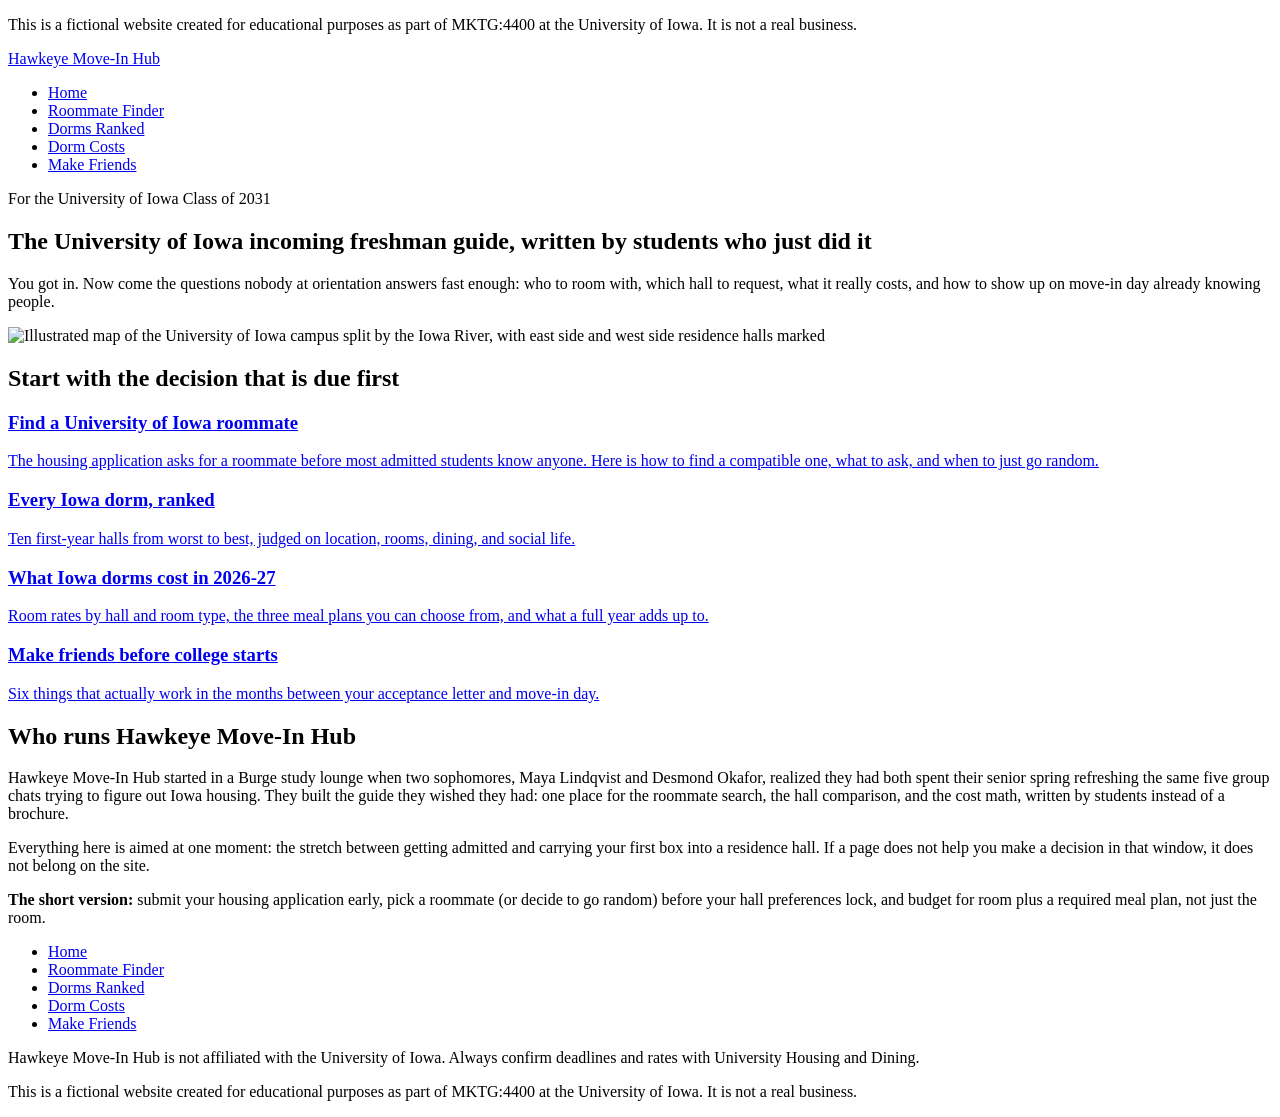
==== index.html @ 5310f267 "Add make-friends page, sitemap, and robots.txt Targets 'how to make friends before college starts' a" ====
<!doctype html>
<html lang="en">
<head>
  <meta charset="utf-8">
  <meta name="viewport" content="width=device-width, initial-scale=1">
  <title>University of Iowa Incoming Freshman Guide | Hawkeye Move-In Hub</title>
  <meta name="description" content="Admitted to the University of Iowa? Find a roommate, compare every residence hall, see real 2026-27 dorm costs, and meet your class before move-in day.">
  <link rel="canonical" href="https://newvoid9-prog.github.io/hawkeye-move-in-hub/">
  <link rel="preconnect" href="https://fonts.googleapis.com">
  <link rel="preconnect" href="https://fonts.gstatic.com" crossorigin>
  <link href="https://fonts.googleapis.com/css2?family=Archivo:wght@500;700;800&family=Source+Serif+4:wght@400;600&display=swap" rel="stylesheet">
  <link rel="stylesheet" href="css/style.css">
</head>
<body>
  <p class="notice" role="note">This is a fictional website created for educational purposes as part of MKTG:4400 at the University of Iowa. It is not a real business.</p>

  <header class="site-header">
    <div class="wrap">
      <a class="brand" href="./"><span class="brand-mark" aria-hidden="true"></span>Hawkeye Move-In Hub</a>
      <nav class="site-nav" aria-label="Main navigation">
        <ul>
          <li><a href="./" aria-current="page">Home</a></li>
          <li data-page="roommate"><a href="roommate-finder.html">Roommate Finder</a></li>
          <li data-page="dorms"><a href="dorms-ranked.html">Dorms Ranked</a></li>
          <li data-page="dorms"><a href="dorm-costs.html">Dorm Costs</a></li>
          <li data-page="friends"><a href="make-friends-before-college.html">Make Friends</a></li>
        </ul>
      </nav>
    </div>
  </header>

  <main>
    <section class="wrap hero" aria-labelledby="hero-heading">
      <div>
        <p class="eyebrow">For the University of Iowa Class of 2031</p>
        <h1 id="hero-heading">The University of Iowa incoming freshman guide, written by students who just did it</h1>
        <p class="lede">You got in. Now come the questions nobody at orientation answers fast enough: who to room with, which hall to request, what it really costs, and how to show up on move-in day already knowing people.</p>
      </div>
      <div class="hero-art">
        <img src="img/home-map.svg" width="480" height="360" alt="Illustrated map of the University of Iowa campus split by the Iowa River, with east side and west side residence halls marked">
      </div>
    </section>

    <section class="wrap" aria-labelledby="start-heading">
      <h2 id="start-heading">Start with the decision that is due first</h2>
      <div class="cards">
        <a class="card" href="roommate-finder.html" data-page="roommate">
          <h3>Find a University of Iowa roommate</h3>
          <p>The housing application asks for a roommate before most admitted students know anyone. Here is how to find a compatible one, what to ask, and when to just go random.</p>
        </a>
        <a class="card" href="dorms-ranked.html" data-page="dorms">
          <h3>Every Iowa dorm, ranked</h3>
          <p>Ten first-year halls from worst to best, judged on location, rooms, dining, and social life.</p>
        </a>
        <a class="card" href="dorm-costs.html" data-page="dorms">
          <h3>What Iowa dorms cost in 2026-27</h3>
          <p>Room rates by hall and room type, the three meal plans you can choose from, and what a full year adds up to.</p>
        </a>
        <a class="card" href="make-friends-before-college.html" data-page="friends">
          <h3>Make friends before college starts</h3>
          <p>Six things that actually work in the months between your acceptance letter and move-in day.</p>
        </a>
      </div>
    </section>

    <section class="wrap prose" aria-labelledby="about-heading">
      <h2 id="about-heading">Who runs Hawkeye Move-In Hub</h2>
      <p>Hawkeye Move-In Hub started in a Burge study lounge when two sophomores, Maya Lindqvist and Desmond Okafor, realized they had both spent their senior spring refreshing the same five group chats trying to figure out Iowa housing. They built the guide they wished they had: one place for the roommate search, the hall comparison, and the cost math, written by students instead of a brochure.</p>
      <p>Everything here is aimed at one moment: the stretch between getting admitted and carrying your first box into a residence hall. If a page does not help you make a decision in that window, it does not belong on the site.</p>
      <div class="callout">
        <p><strong>The short version:</strong> submit your housing application early, pick a roommate (or decide to go random) before your hall preferences lock, and budget for room plus a required meal plan, not just the room.</p>
      </div>
    </section>
  </main>

  <footer class="site-footer">
    <div class="wrap">
      <ul>
        <li><a href="./">Home</a></li>
        <li data-page="roommate"><a href="roommate-finder.html">Roommate Finder</a></li>
        <li data-page="dorms"><a href="dorms-ranked.html">Dorms Ranked</a></li>
        <li data-page="dorms"><a href="dorm-costs.html">Dorm Costs</a></li>
        <li data-page="friends"><a href="make-friends-before-college.html">Make Friends</a></li>
      </ul>
      <p>Hawkeye Move-In Hub is not affiliated with the University of Iowa. Always confirm deadlines and rates with University Housing and Dining.</p>
    </div>
    <p class="notice" role="note">This is a fictional website created for educational purposes as part of MKTG:4400 at the University of Iowa. It is not a real business.</p>
  </footer>
</body>
</html>
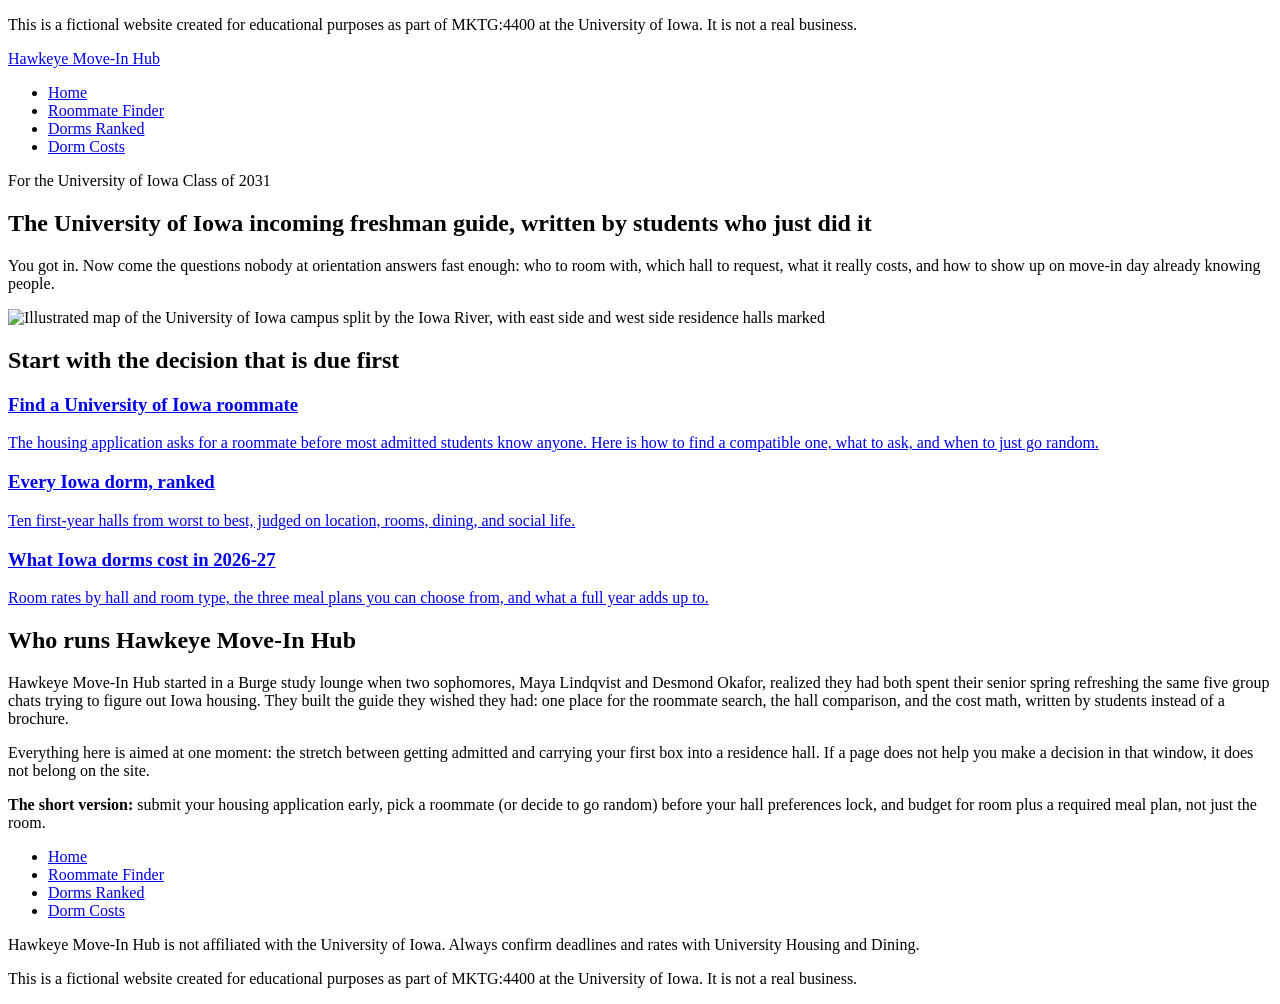
==== commit b1d27370: "Add dorms ranked and dorm costs pages Targets 'university of iowa dorms ranked' and 'university of i" ====
--- a/index.html
+++ b/index.html
@@ -23,7 +23,6 @@
           <li data-page="roommate"><a href="roommate-finder.html">Roommate Finder</a></li>
           <li data-page="dorms"><a href="dorms-ranked.html">Dorms Ranked</a></li>
           <li data-page="dorms"><a href="dorm-costs.html">Dorm Costs</a></li>
-          <li data-page="friends"><a href="make-friends-before-college.html">Make Friends</a></li>
         </ul>
       </nav>
     </div>
@@ -56,10 +55,6 @@
           <h3>What Iowa dorms cost in 2026-27</h3>
           <p>Room rates by hall and room type, the three meal plans you can choose from, and what a full year adds up to.</p>
         </a>
-        <a class="card" href="make-friends-before-college.html" data-page="friends">
-          <h3>Make friends before college starts</h3>
-          <p>Six things that actually work in the months between your acceptance letter and move-in day.</p>
-        </a>
       </div>
     </section>
 
@@ -80,7 +75,6 @@
         <li data-page="roommate"><a href="roommate-finder.html">Roommate Finder</a></li>
         <li data-page="dorms"><a href="dorms-ranked.html">Dorms Ranked</a></li>
         <li data-page="dorms"><a href="dorm-costs.html">Dorm Costs</a></li>
-        <li data-page="friends"><a href="make-friends-before-college.html">Make Friends</a></li>
       </ul>
       <p>Hawkeye Move-In Hub is not affiliated with the University of Iowa. Always confirm deadlines and rates with University Housing and Dining.</p>
     </div>
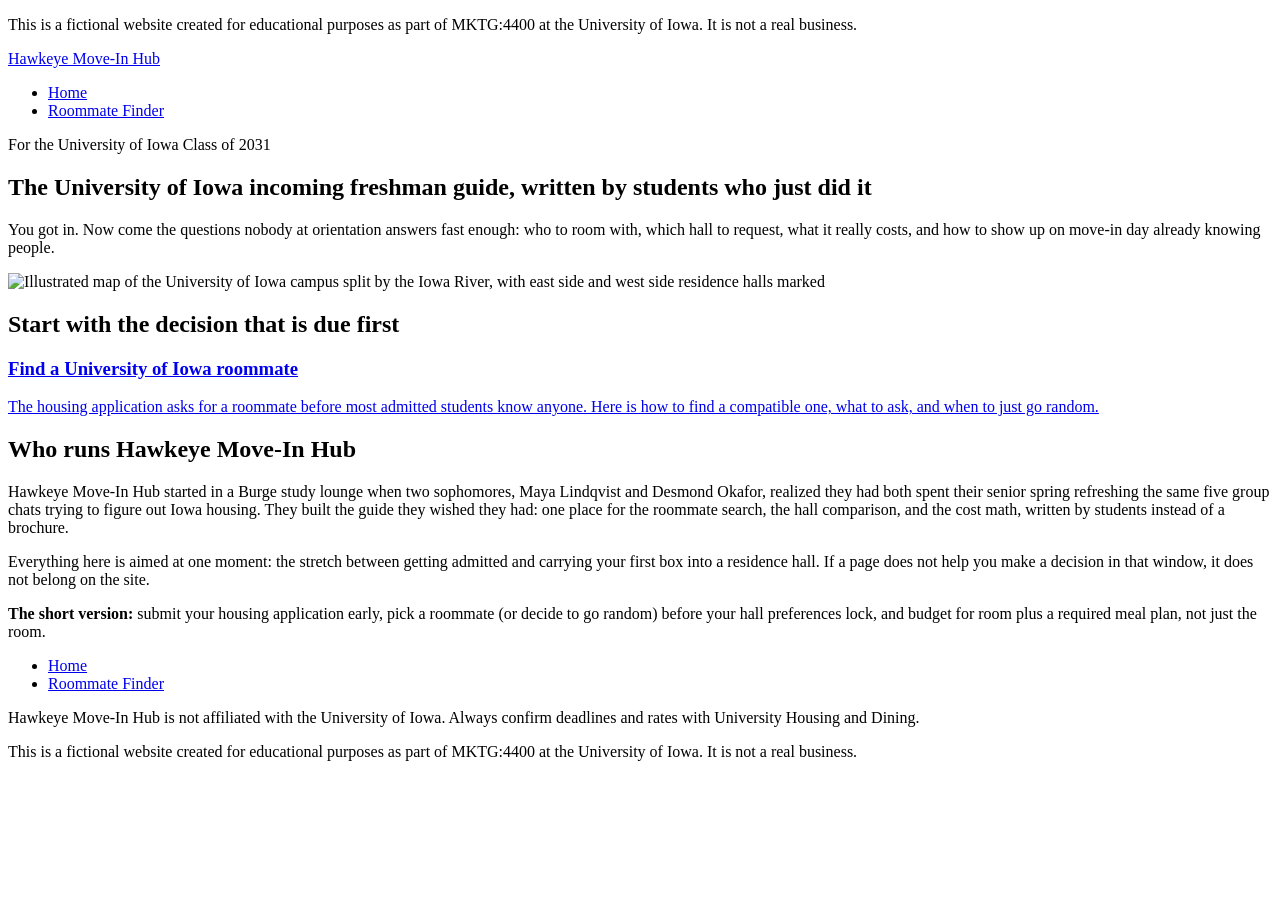
==== commit 67ced138: "Add University of Iowa roommate finder page Targets the main query, 'university of iowa roommate fin" ====
--- a/index.html
+++ b/index.html
@@ -21,8 +21,6 @@
         <ul>
           <li><a href="./" aria-current="page">Home</a></li>
           <li data-page="roommate"><a href="roommate-finder.html">Roommate Finder</a></li>
-          <li data-page="dorms"><a href="dorms-ranked.html">Dorms Ranked</a></li>
-          <li data-page="dorms"><a href="dorm-costs.html">Dorm Costs</a></li>
         </ul>
       </nav>
     </div>
@@ -47,14 +45,6 @@
           <h3>Find a University of Iowa roommate</h3>
           <p>The housing application asks for a roommate before most admitted students know anyone. Here is how to find a compatible one, what to ask, and when to just go random.</p>
         </a>
-        <a class="card" href="dorms-ranked.html" data-page="dorms">
-          <h3>Every Iowa dorm, ranked</h3>
-          <p>Ten first-year halls from worst to best, judged on location, rooms, dining, and social life.</p>
-        </a>
-        <a class="card" href="dorm-costs.html" data-page="dorms">
-          <h3>What Iowa dorms cost in 2026-27</h3>
-          <p>Room rates by hall and room type, the three meal plans you can choose from, and what a full year adds up to.</p>
-        </a>
       </div>
     </section>
 
@@ -73,8 +63,6 @@
       <ul>
         <li><a href="./">Home</a></li>
         <li data-page="roommate"><a href="roommate-finder.html">Roommate Finder</a></li>
-        <li data-page="dorms"><a href="dorms-ranked.html">Dorms Ranked</a></li>
-        <li data-page="dorms"><a href="dorm-costs.html">Dorm Costs</a></li>
       </ul>
       <p>Hawkeye Move-In Hub is not affiliated with the University of Iowa. Always confirm deadlines and rates with University Housing and Dining.</p>
     </div>
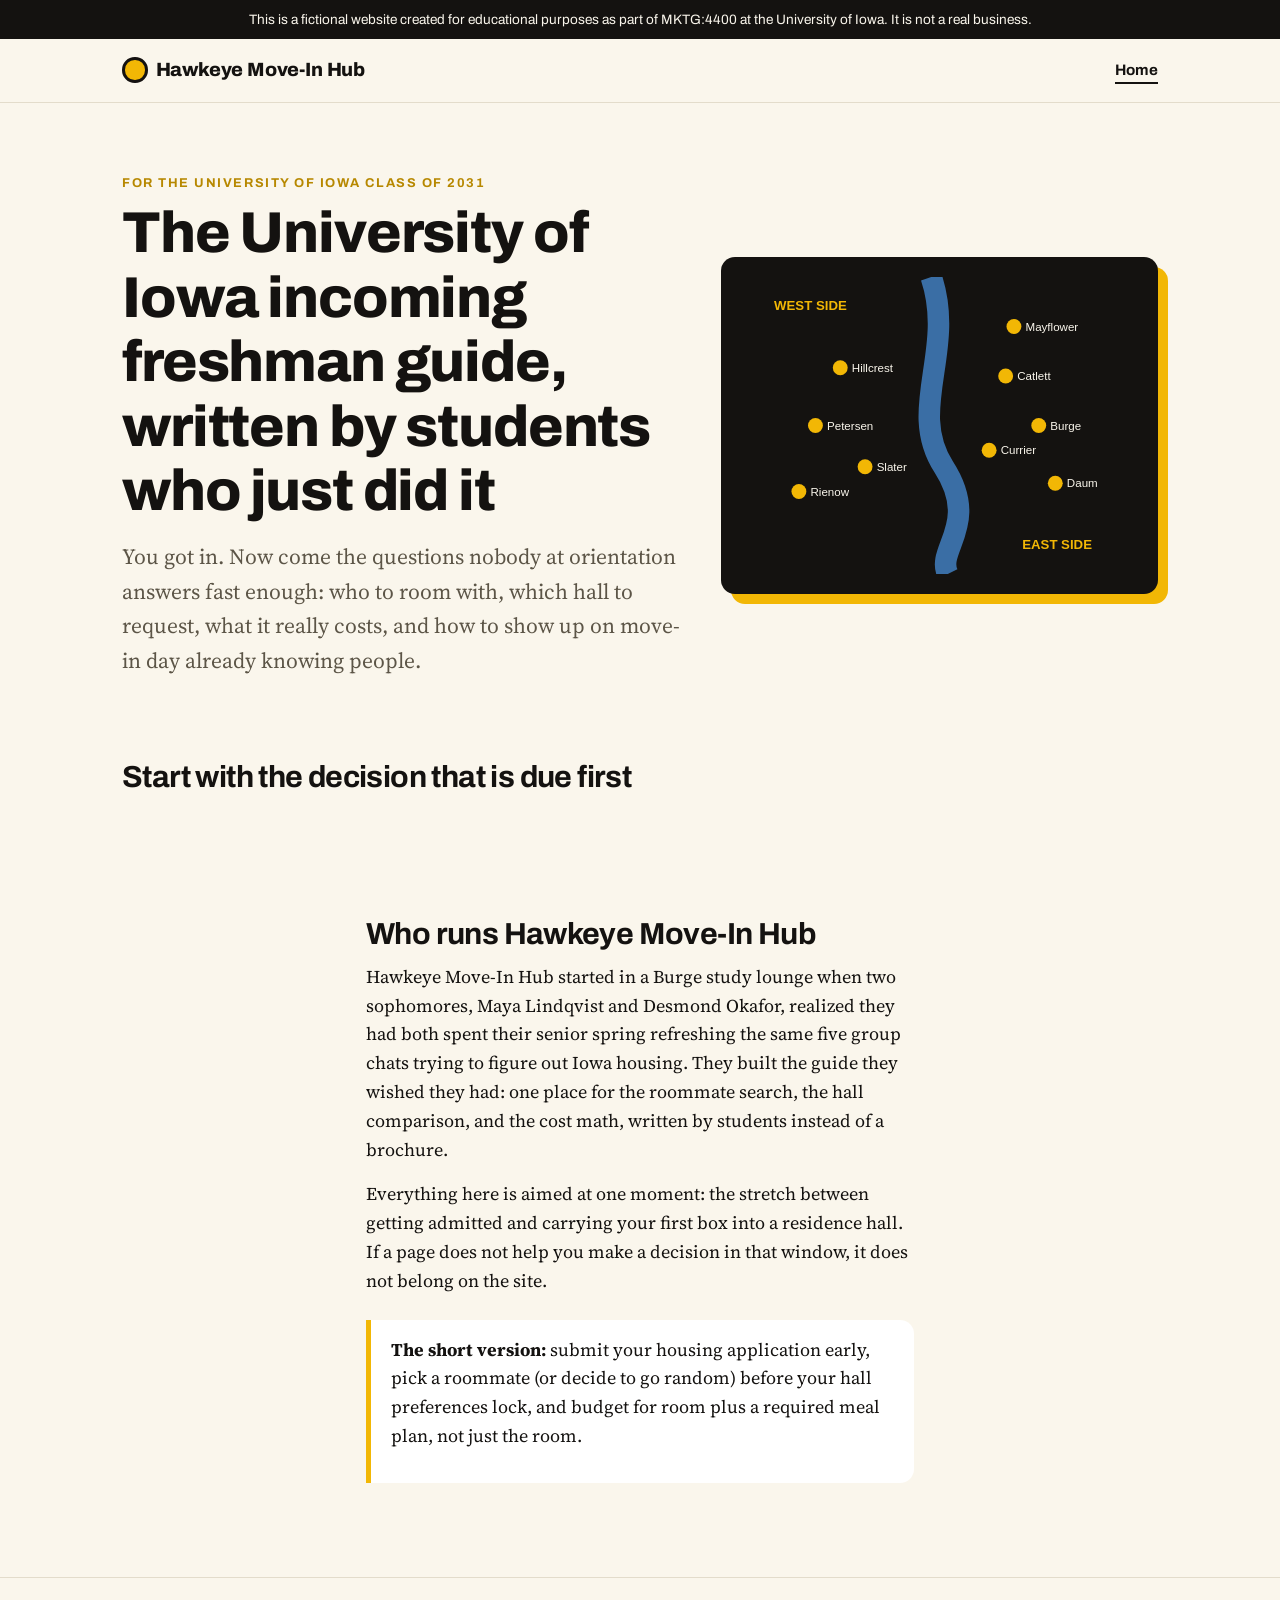
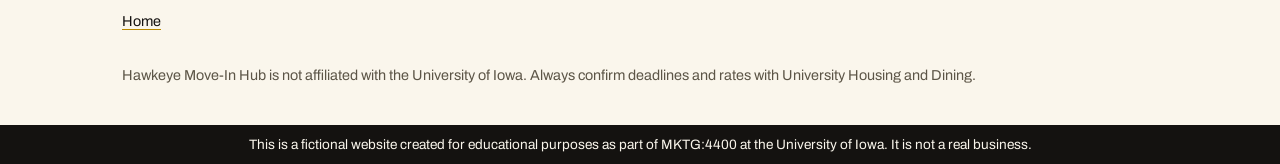
==== commit 355718ff: "Add home page, shared stylesheet, and fictional-site notice Launches the site with a home page so it" ====
--- a/index.html
+++ b/index.html
@@ -20,7 +20,6 @@
       <nav class="site-nav" aria-label="Main navigation">
         <ul>
           <li><a href="./" aria-current="page">Home</a></li>
-          <li data-page="roommate"><a href="roommate-finder.html">Roommate Finder</a></li>
         </ul>
       </nav>
     </div>
@@ -41,10 +40,6 @@
     <section class="wrap" aria-labelledby="start-heading">
       <h2 id="start-heading">Start with the decision that is due first</h2>
       <div class="cards">
-        <a class="card" href="roommate-finder.html" data-page="roommate">
-          <h3>Find a University of Iowa roommate</h3>
-          <p>The housing application asks for a roommate before most admitted students know anyone. Here is how to find a compatible one, what to ask, and when to just go random.</p>
-        </a>
       </div>
     </section>
 
@@ -62,7 +57,6 @@
     <div class="wrap">
       <ul>
         <li><a href="./">Home</a></li>
-        <li data-page="roommate"><a href="roommate-finder.html">Roommate Finder</a></li>
       </ul>
       <p>Hawkeye Move-In Hub is not affiliated with the University of Iowa. Always confirm deadlines and rates with University Housing and Dining.</p>
     </div>
--- a/css/style.css
+++ b/css/style.css
@@ -0,0 +1,216 @@
+:root {
+  --color-ink: #141210;
+  --color-paper: #faf6ec;
+  --color-surface: #ffffff;
+  --color-gold: #f2b705;
+  --color-gold-deep: #b78800;
+  --color-muted: #5c5547;
+  --color-rule: #e3dccb;
+  --color-notice-bg: #141210;
+  --color-notice-text: #faf6ec;
+
+  --font-head: "Archivo", "Helvetica Neue", Arial, sans-serif;
+  --font-body: "Source Serif 4", Georgia, serif;
+
+  --text-base: clamp(1rem, 0.95rem + 0.25vw, 1.125rem);
+  --text-h1: clamp(2.1rem, 1.4rem + 3vw, 3.6rem);
+  --text-h2: clamp(1.35rem, 1.1rem + 1vw, 1.9rem);
+
+  --space-gutter: clamp(1rem, 0.6rem + 2vw, 2rem);
+  --space-section: clamp(2.5rem, 2rem + 3vw, 4.5rem);
+  --measure: 68ch;
+  --radius-card: 14px;
+  --duration-fast: 150ms;
+}
+
+*, *::before, *::after { box-sizing: border-box; }
+
+html { -webkit-text-size-adjust: 100%; }
+
+body {
+  margin: 0;
+  background: var(--color-paper);
+  color: var(--color-ink);
+  font-family: var(--font-body);
+  font-size: var(--text-base);
+  line-height: 1.6;
+}
+
+img, svg { max-width: 100%; height: auto; display: block; }
+
+a { color: var(--color-ink); text-decoration-color: var(--color-gold-deep); text-underline-offset: 3px; }
+a:hover { text-decoration-thickness: 3px; }
+a:focus-visible, button:focus-visible { outline: 3px solid var(--color-gold-deep); outline-offset: 3px; }
+
+.notice {
+  background: var(--color-notice-bg);
+  color: var(--color-notice-text);
+  font-family: var(--font-head);
+  font-size: 0.85rem;
+  line-height: 1.45;
+  padding: 0.6rem var(--space-gutter);
+  text-align: center;
+  margin: 0;
+}
+
+.site-header {
+  border-bottom: 1px solid var(--color-rule);
+  background: var(--color-paper);
+}
+
+.site-header .wrap {
+  display: flex;
+  flex-wrap: wrap;
+  align-items: center;
+  justify-content: space-between;
+  gap: 0.75rem 1.5rem;
+  padding-block: 1rem;
+}
+
+.brand {
+  font-family: var(--font-head);
+  font-weight: 800;
+  font-size: 1.2rem;
+  letter-spacing: -0.01em;
+  text-decoration: none;
+  display: inline-flex;
+  align-items: center;
+  gap: 0.5rem;
+}
+
+.brand-mark {
+  width: 1.6rem;
+  height: 1.6rem;
+  border-radius: 50%;
+  background: var(--color-gold);
+  border: 3px solid var(--color-ink);
+}
+
+.site-nav ul {
+  list-style: none;
+  margin: 0;
+  padding: 0;
+  display: flex;
+  flex-wrap: wrap;
+  gap: 0.25rem 1rem;
+  font-family: var(--font-head);
+  font-size: 0.95rem;
+}
+
+.site-nav a { text-decoration: none; padding: 0.25rem 0; border-bottom: 2px solid transparent; transition: border-color var(--duration-fast); }
+.site-nav a:hover { border-bottom-color: var(--color-gold); }
+.site-nav a[aria-current="page"] { border-bottom-color: var(--color-ink); font-weight: 700; }
+
+.wrap { max-width: 1100px; margin: 0 auto; padding-inline: var(--space-gutter); }
+
+.hero {
+  padding-block: var(--space-section) calc(var(--space-section) * 0.6);
+  display: grid;
+  gap: 2rem;
+  align-items: center;
+}
+
+@media (min-width: 820px) {
+  .hero { grid-template-columns: 1.3fr 1fr; }
+}
+
+.eyebrow {
+  font-family: var(--font-head);
+  font-size: 0.8rem;
+  font-weight: 700;
+  letter-spacing: 0.12em;
+  text-transform: uppercase;
+  color: var(--color-gold-deep);
+  margin: 0 0 0.5rem;
+}
+
+h1, h2, h3 { font-family: var(--font-head); line-height: 1.12; letter-spacing: -0.02em; }
+h1 { font-size: var(--text-h1); margin: 0 0 1rem; font-weight: 800; }
+h2 { font-size: var(--text-h2); margin: 2.5rem 0 0.75rem; }
+h3 { font-size: 1.15rem; margin: 1.5rem 0 0.4rem; }
+
+.lede { font-size: 1.2em; color: var(--color-muted); max-width: 52ch; margin: 0; }
+
+.hero-art {
+  background: var(--color-ink);
+  border-radius: var(--radius-card);
+  padding: 1.25rem;
+  box-shadow: 10px 10px 0 var(--color-gold);
+}
+
+.prose { max-width: var(--measure); padding-bottom: var(--space-section); }
+.prose p, .prose li { margin: 0 0 1rem; }
+.prose ul, .prose ol { padding-left: 1.25rem; }
+
+.cards {
+  display: grid;
+  gap: 1rem;
+  grid-template-columns: repeat(auto-fit, minmax(min(100%, 240px), 1fr));
+  padding-bottom: var(--space-section);
+}
+
+.card {
+  background: var(--color-surface);
+  border: 1px solid var(--color-rule);
+  border-radius: var(--radius-card);
+  padding: 1.25rem 1.25rem 1.4rem;
+  text-decoration: none;
+  display: block;
+  transition: transform var(--duration-fast), box-shadow var(--duration-fast);
+}
+
+.card:hover { transform: translateY(-3px); box-shadow: 6px 6px 0 var(--color-gold); }
+.card h3 { margin-top: 0; }
+.card p { margin: 0; color: var(--color-muted); }
+.card:first-child { grid-column: 1 / -1; background: var(--color-gold); border-color: var(--color-gold); }
+.card:first-child p { color: var(--color-ink); }
+
+.rank-list { list-style: none; padding: 0; counter-reset: rank 11; }
+.rank-list li {
+  counter-increment: rank -1;
+  display: grid;
+  grid-template-columns: 3.25rem 1fr;
+  gap: 0 1rem;
+  padding: 1rem 0;
+  border-top: 1px solid var(--color-rule);
+  margin: 0;
+}
+.rank-list li::before {
+  content: counter(rank);
+  font-family: var(--font-head);
+  font-weight: 800;
+  font-size: 2.2rem;
+  line-height: 1;
+  color: var(--color-gold-deep);
+  grid-row: span 2;
+}
+.rank-list strong { font-family: var(--font-head); font-size: 1.1rem; }
+
+.table-scroll { overflow-x: auto; margin: 1rem 0 1.5rem; border: 1px solid var(--color-rule); border-radius: var(--radius-card); background: var(--color-surface); }
+table { border-collapse: collapse; width: 100%; font-size: 0.95rem; }
+th, td { text-align: left; padding: 0.6rem 0.8rem; border-bottom: 1px solid var(--color-rule); }
+th { font-family: var(--font-head); font-size: 0.85rem; background: var(--color-paper); }
+td.num { font-variant-numeric: tabular-nums; white-space: nowrap; }
+
+.callout {
+  border-left: 5px solid var(--color-gold);
+  background: var(--color-surface);
+  padding: 1rem 1.25rem;
+  margin: 1.5rem 0;
+  border-radius: 0 var(--radius-card) var(--radius-card) 0;
+}
+
+.site-footer {
+  border-top: 1px solid var(--color-rule);
+  padding-block: 2rem 0;
+  font-family: var(--font-head);
+  font-size: 0.9rem;
+  color: var(--color-muted);
+}
+.site-footer .wrap { display: grid; gap: 1rem; padding-bottom: 1.5rem; }
+.site-footer ul { list-style: none; padding: 0; margin: 0; display: flex; flex-wrap: wrap; gap: 0.5rem 1.25rem; }
+
+@media (prefers-reduced-motion: reduce) {
+  .card, .site-nav a { transition: none; }
+  .card:hover { transform: none; }
+}
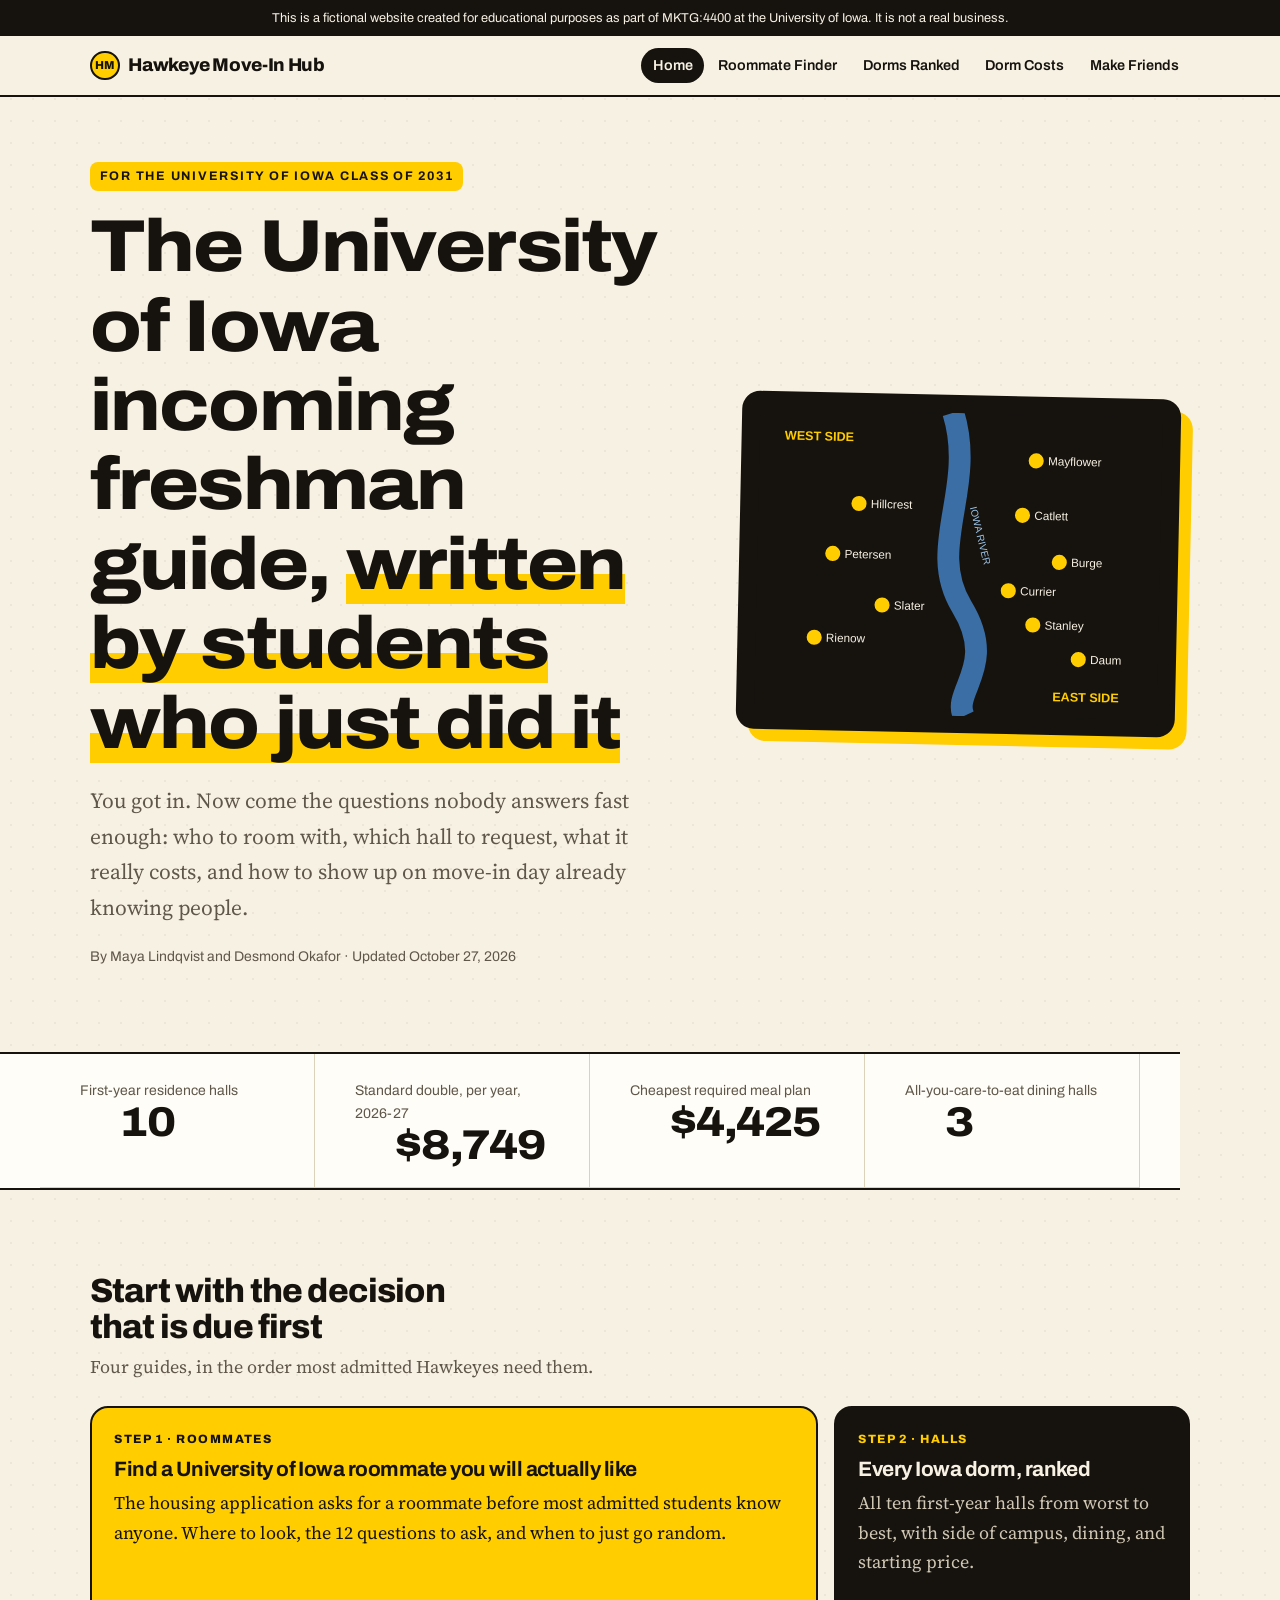
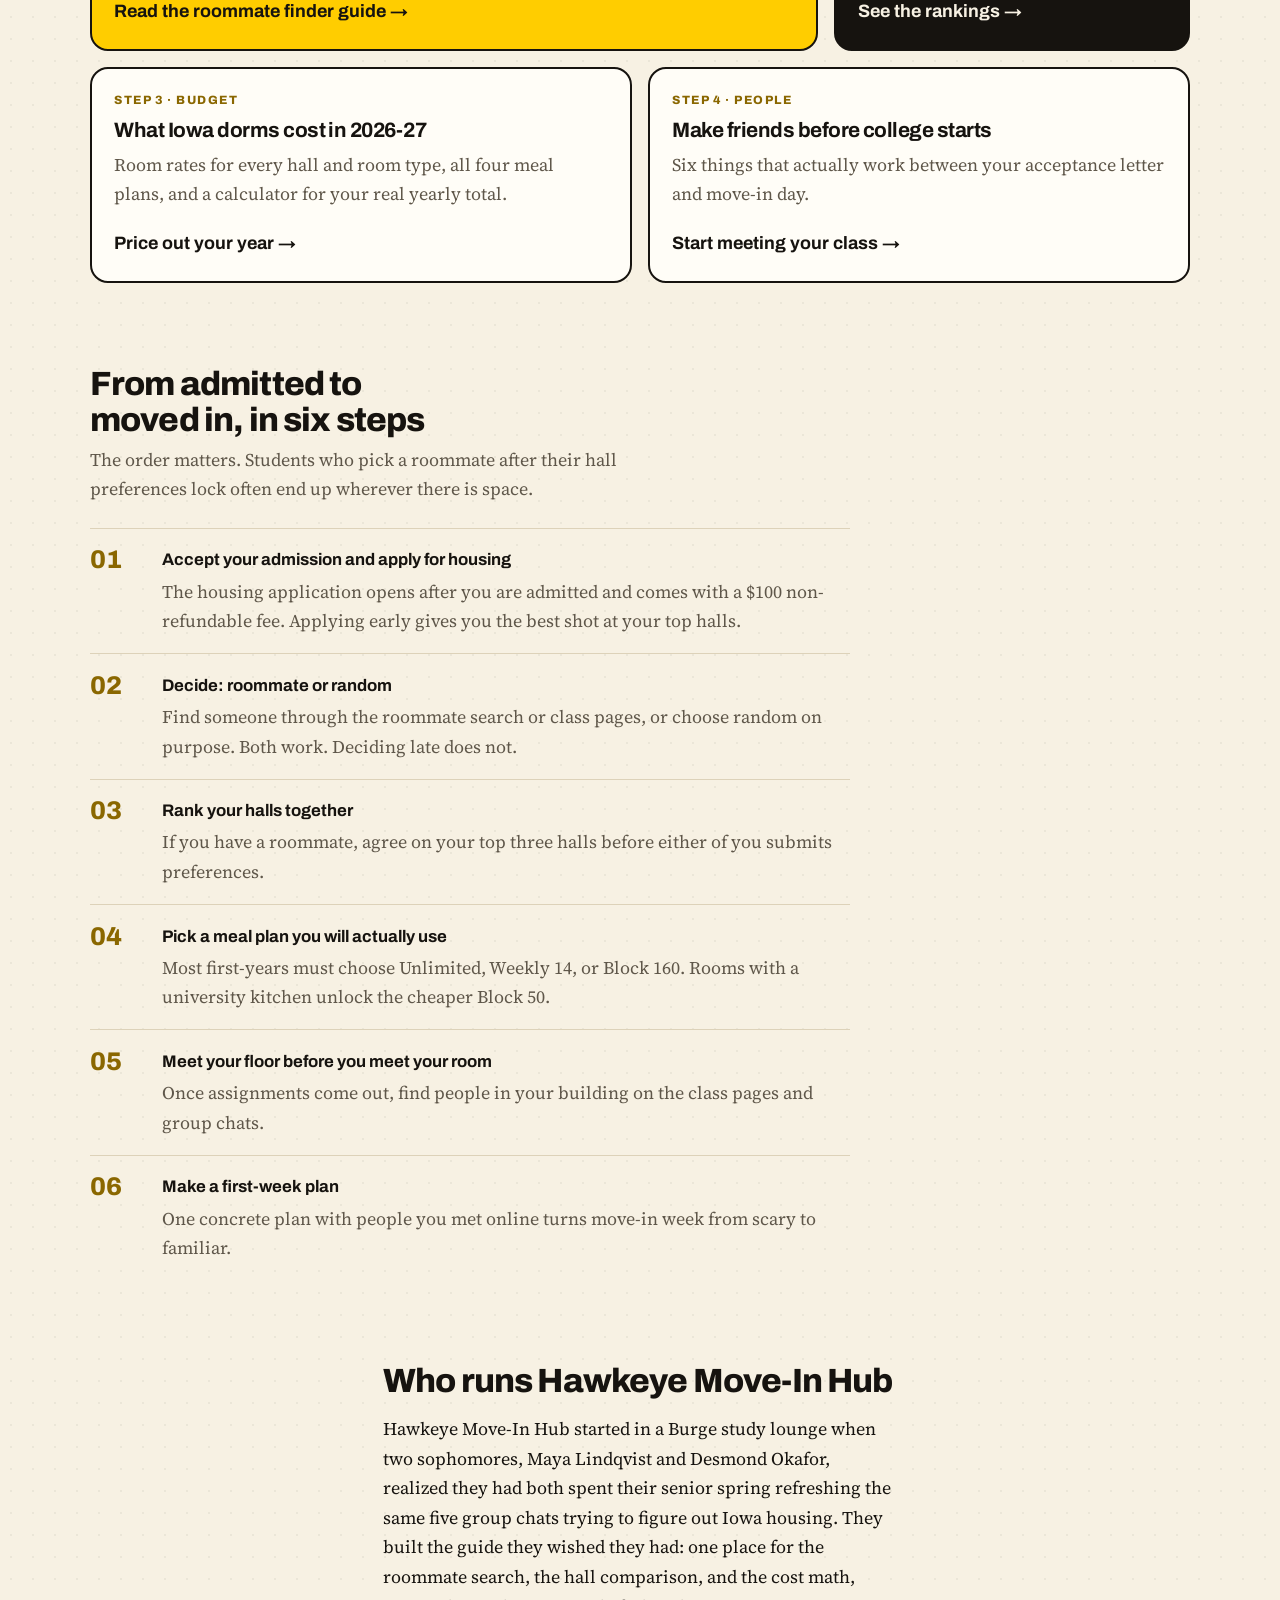
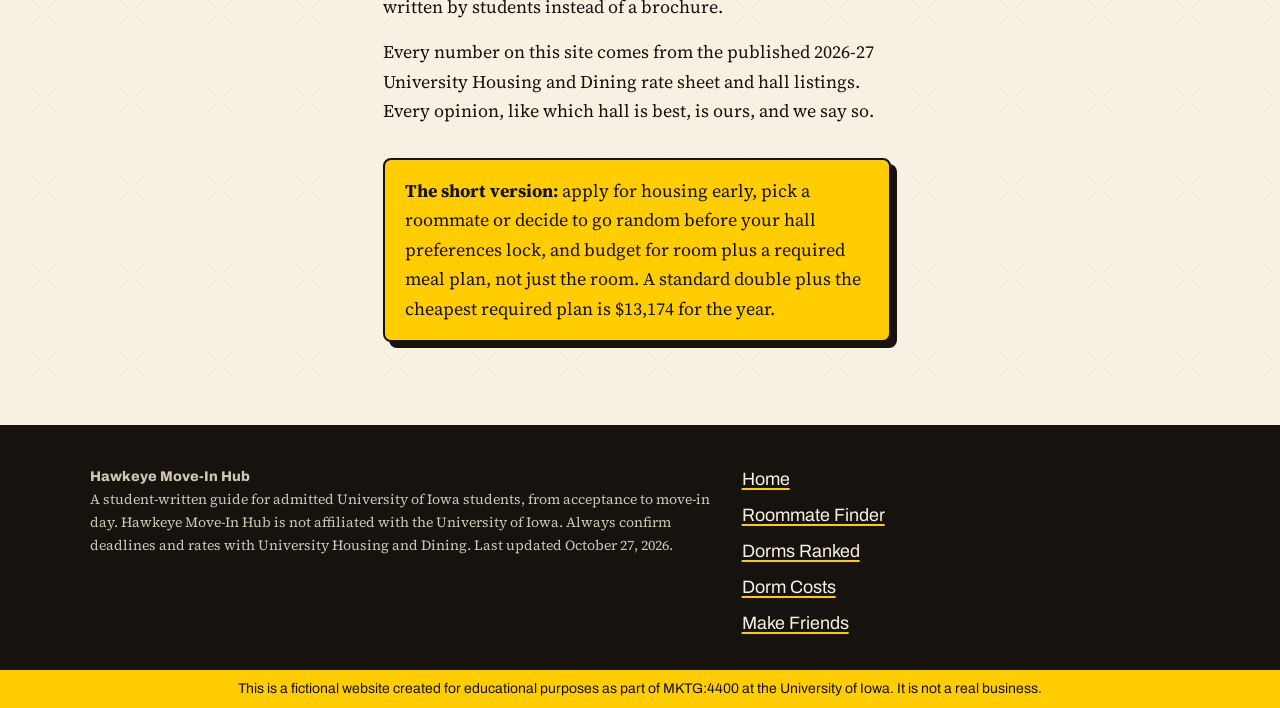
==== commit fcf6dee7: "Redesign site and expand content with verified hall and cost data Design: sticky header, editorial t" ====
--- a/index.html
+++ b/index.html
@@ -4,61 +4,132 @@
   <meta charset="utf-8">
   <meta name="viewport" content="width=device-width, initial-scale=1">
   <title>University of Iowa Incoming Freshman Guide | Hawkeye Move-In Hub</title>
-  <meta name="description" content="Admitted to the University of Iowa? Find a roommate, compare every residence hall, see real 2026-27 dorm costs, and meet your class before move-in day.">
+  <meta name="description" content="Admitted to the University of Iowa? Find a roommate, compare all ten first-year residence halls, see real 2026-27 dorm costs, and meet your class before move-in.">
   <link rel="canonical" href="https://newvoid9-prog.github.io/hawkeye-move-in-hub/">
+  <meta property="og:title" content="University of Iowa Incoming Freshman Guide | Hawkeye Move-In Hub">
+  <meta property="og:description" content="Admitted to the University of Iowa? Find a roommate, compare all ten first-year residence halls, see real 2026-27 dorm costs, and meet your class before move-in.">
+  <meta property="og:url" content="https://newvoid9-prog.github.io/hawkeye-move-in-hub/">
+  <meta property="og:type" content="website">
+  <meta name="theme-color" content="#16130f">
+  <link rel="icon" href="img/favicon.svg" type="image/svg+xml">
   <link rel="preconnect" href="https://fonts.googleapis.com">
   <link rel="preconnect" href="https://fonts.gstatic.com" crossorigin>
-  <link href="https://fonts.googleapis.com/css2?family=Archivo:wght@500;700;800&family=Source+Serif+4:wght@400;600&display=swap" rel="stylesheet">
+  <link href="https://fonts.googleapis.com/css2?family=Archivo:wdth,wght@100..125,500..800&family=Source+Serif+4:opsz,wght@8..60,400;8..60,600&display=swap" rel="stylesheet">
   <link rel="stylesheet" href="css/style.css">
+  <script type="application/ld+json">{"@context": "https://schema.org", "@type": "WebSite", "name": "Hawkeye Move-In Hub", "url": "https://newvoid9-prog.github.io/hawkeye-move-in-hub/", "description": "Admitted to the University of Iowa? Find a roommate, compare all ten first-year residence halls, see real 2026-27 dorm costs, and meet your class before move-in."}</script>
 </head>
 <body>
+  <a class="skip-link" href="#main">Skip to content</a>
   <p class="notice" role="note">This is a fictional website created for educational purposes as part of MKTG:4400 at the University of Iowa. It is not a real business.</p>
 
   <header class="site-header">
     <div class="wrap">
-      <a class="brand" href="./"><span class="brand-mark" aria-hidden="true"></span>Hawkeye Move-In Hub</a>
+      <a class="brand" href="./"><span class="brand-mark" aria-hidden="true">HM</span>Hawkeye Move-In Hub</a>
       <nav class="site-nav" aria-label="Main navigation">
         <ul>
           <li><a href="./" aria-current="page">Home</a></li>
+          <li><a href="roommate-finder.html">Roommate Finder</a></li>
+          <li><a href="dorms-ranked.html">Dorms Ranked</a></li>
+          <li><a href="dorm-costs.html">Dorm Costs</a></li>
+          <li><a href="make-friends-before-college.html">Make Friends</a></li>
         </ul>
       </nav>
     </div>
   </header>
 
-  <main>
-    <section class="wrap hero" aria-labelledby="hero-heading">
+  <main id="main">
+<section class="wrap hero" aria-labelledby="hero-heading">
       <div>
         <p class="eyebrow">For the University of Iowa Class of 2031</p>
-        <h1 id="hero-heading">The University of Iowa incoming freshman guide, written by students who just did it</h1>
-        <p class="lede">You got in. Now come the questions nobody at orientation answers fast enough: who to room with, which hall to request, what it really costs, and how to show up on move-in day already knowing people.</p>
+        <h1 id="hero-heading">The University of Iowa incoming freshman guide, <span class="mark">written by students who just did it</span></h1>
+        <p class="lede">You got in. Now come the questions nobody answers fast enough: who to room with, which hall to request, what it really costs, and how to show up on move-in day already knowing people.</p>
+        <p class="byline">By Maya Lindqvist and Desmond Okafor · Updated October 27, 2026</p>
       </div>
       <div class="hero-art">
-        <img src="img/home-map.svg" width="480" height="360" alt="Illustrated map of the University of Iowa campus split by the Iowa River, with east side and west side residence halls marked">
+        <img src="img/home-map.svg" width="480" height="360" alt="Illustrated map of the University of Iowa campus split by the Iowa River, with east side and west side residence halls marked" fetchpriority="high">
       </div>
     </section>
 
-    <section class="wrap" aria-labelledby="start-heading">
-      <h2 id="start-heading">Start with the decision that is due first</h2>
-      <div class="cards">
+    <dl class="stats wrap" aria-label="University of Iowa housing at a glance">
+      <div class="stat"><dt class="stat-label">First-year residence halls</dt><dd class="stat-num">10</dd></div>
+      <div class="stat"><dt class="stat-label">Standard double, per year, 2026-27</dt><dd class="stat-num">$8,749</dd></div>
+      <div class="stat"><dt class="stat-label">Cheapest required meal plan</dt><dd class="stat-num">$4,425</dd></div>
+      <div class="stat"><dt class="stat-label">All-you-care-to-eat dining halls</dt><dd class="stat-num">3</dd></div>
+    </dl>
+
+    <section class="wrap" aria-labelledby="start-heading" style="padding-top: var(--space-section)">
+      <div class="section-head">
+        <h2 id="start-heading">Start with the decision that is due first</h2>
+        <p>Four guides, in the order most admitted Hawkeyes need them.</p>
       </div>
+      <div class="bento">
+        <a class="card card-feature" href="roommate-finder.html">
+          <span class="card-kicker">Step 1 · Roommates</span>
+          <h3>Find a University of Iowa roommate you will actually like</h3>
+          <p>The housing application asks for a roommate before most admitted students know anyone. Where to look, the 12 questions to ask, and when to just go random.</p>
+          <span class="card-go">Read the roommate finder guide →</span>
+        </a>
+        <a class="card card-dark" href="dorms-ranked.html">
+          <span class="card-kicker">Step 2 · Halls</span>
+          <h3>Every Iowa dorm, ranked</h3>
+          <p>All ten first-year halls from worst to best, with side of campus, dining, and starting price.</p>
+          <span class="card-go">See the rankings →</span>
+        </a>
+        <a class="card" href="dorm-costs.html">
+          <span class="card-kicker">Step 3 · Budget</span>
+          <h3>What Iowa dorms cost in 2026-27</h3>
+          <p>Room rates for every hall and room type, all four meal plans, and a calculator for your real yearly total.</p>
+          <span class="card-go">Price out your year →</span>
+        </a>
+        <a class="card" href="make-friends-before-college.html">
+          <span class="card-kicker">Step 4 · People</span>
+          <h3>Make friends before college starts</h3>
+          <p>Six things that actually work between your acceptance letter and move-in day.</p>
+          <span class="card-go">Start meeting your class →</span>
+        </a>
+      </div>
+    </section>
+
+    <section class="wrap" aria-labelledby="timeline-heading">
+      <div class="section-head">
+        <h2 id="timeline-heading">From admitted to moved in, in six steps</h2>
+        <p>The order matters. Students who pick a roommate after their hall preferences lock often end up wherever there is space.</p>
+      </div>
+      <ol class="steps">
+        <li><strong>Accept your admission and apply for housing</strong><span>The housing application opens after you are admitted and comes with a $100 non-refundable fee. Applying early gives you the best shot at your top halls.</span></li>
+        <li><strong>Decide: roommate or random</strong><span>Find someone through the roommate search or class pages, or choose random on purpose. Both work. Deciding late does not.</span></li>
+        <li><strong>Rank your halls together</strong><span>If you have a roommate, agree on your top three halls before either of you submits preferences.</span></li>
+        <li><strong>Pick a meal plan you will actually use</strong><span>Most first-years must choose Unlimited, Weekly 14, or Block 160. Rooms with a university kitchen unlock the cheaper Block 50.</span></li>
+        <li><strong>Meet your floor before you meet your room</strong><span>Once assignments come out, find people in your building on the class pages and group chats.</span></li>
+        <li><strong>Make a first-week plan</strong><span>One concrete plan with people you met online turns move-in week from scary to familiar.</span></li>
+      </ol>
     </section>
 
     <section class="wrap prose" aria-labelledby="about-heading">
       <h2 id="about-heading">Who runs Hawkeye Move-In Hub</h2>
       <p>Hawkeye Move-In Hub started in a Burge study lounge when two sophomores, Maya Lindqvist and Desmond Okafor, realized they had both spent their senior spring refreshing the same five group chats trying to figure out Iowa housing. They built the guide they wished they had: one place for the roommate search, the hall comparison, and the cost math, written by students instead of a brochure.</p>
-      <p>Everything here is aimed at one moment: the stretch between getting admitted and carrying your first box into a residence hall. If a page does not help you make a decision in that window, it does not belong on the site.</p>
+      <p>Every number on this site comes from the published 2026-27 University Housing and Dining rate sheet and hall listings. Every opinion, like which hall is best, is ours, and we say so.</p>
       <div class="callout">
-        <p><strong>The short version:</strong> submit your housing application early, pick a roommate (or decide to go random) before your hall preferences lock, and budget for room plus a required meal plan, not just the room.</p>
+        <p><strong>The short version:</strong> apply for housing early, pick a roommate or decide to go random before your hall preferences lock, and budget for room plus a required meal plan, not just the room. A standard double plus the cheapest required plan is $13,174 for the year.</p>
       </div>
     </section>
   </main>
 
   <footer class="site-footer">
     <div class="wrap">
-      <ul>
-        <li><a href="./">Home</a></li>
-      </ul>
-      <p>Hawkeye Move-In Hub is not affiliated with the University of Iowa. Always confirm deadlines and rates with University Housing and Dining.</p>
+      <div>
+        <p class="footer-brand">Hawkeye Move-In Hub</p>
+        <p>A student-written guide for admitted University of Iowa students, from acceptance to move-in day. Hawkeye Move-In Hub is not affiliated with the University of Iowa. Always confirm deadlines and rates with University Housing and Dining. Last updated October 27, 2026.</p>
+      </div>
+      <nav aria-label="Footer navigation">
+        <ul>
+          <li><a href="./">Home</a></li>
+          <li><a href="roommate-finder.html">Roommate Finder</a></li>
+          <li><a href="dorms-ranked.html">Dorms Ranked</a></li>
+          <li><a href="dorm-costs.html">Dorm Costs</a></li>
+          <li><a href="make-friends-before-college.html">Make Friends</a></li>
+        </ul>
+      </nav>
     </div>
     <p class="notice" role="note">This is a fictional website created for educational purposes as part of MKTG:4400 at the University of Iowa. It is not a real business.</p>
   </footer>
--- a/css/style.css
+++ b/css/style.css
@@ -1,216 +1,235 @@
 :root {
-  --color-ink: #141210;
-  --color-paper: #faf6ec;
-  --color-surface: #ffffff;
-  --color-gold: #f2b705;
-  --color-gold-deep: #b78800;
-  --color-muted: #5c5547;
-  --color-rule: #e3dccb;
-  --color-notice-bg: #141210;
-  --color-notice-text: #faf6ec;
+  --color-ink: #16130f;
+  --color-paper: #f7f1e3;
+  --color-paper-deep: #efe6d0;
+  --color-surface: #fffdf7;
+  --color-gold: #ffcd00;
+  --color-gold-deep: #8a6700;
+  --color-muted: #5f574a;
+  --color-muted-dark: #cfc6b3;
+  --color-rule: #ddd2b9;
+  --color-east: #1f5f8b;
+  --color-west: #8b3a1f;
 
   --font-head: "Archivo", "Helvetica Neue", Arial, sans-serif;
   --font-body: "Source Serif 4", Georgia, serif;
 
-  --text-base: clamp(1rem, 0.95rem + 0.25vw, 1.125rem);
-  --text-h1: clamp(2.1rem, 1.4rem + 3vw, 3.6rem);
-  --text-h2: clamp(1.35rem, 1.1rem + 1vw, 1.9rem);
-
-  --space-gutter: clamp(1rem, 0.6rem + 2vw, 2rem);
-  --space-section: clamp(2.5rem, 2rem + 3vw, 4.5rem);
-  --measure: 68ch;
-  --radius-card: 14px;
-  --duration-fast: 150ms;
+  --text-sm: 0.875rem;
+  --text-base: clamp(1rem, 0.96rem + 0.2vw, 1.125rem);
+  --text-h1: clamp(2.3rem, 1.3rem + 4.4vw, 4.6rem);
+  --text-h2: clamp(1.45rem, 1.15rem + 1.2vw, 2.1rem);
+
+  --space-gutter: clamp(1rem, 0.5rem + 2.5vw, 2.5rem);
+  --space-section: clamp(2.75rem, 2rem + 4vw, 5.5rem);
+  --measure: 66ch;
+  --radius-lg: 18px;
+  --radius-sm: 8px;
+  --shadow-hard: 6px 6px 0 var(--color-ink);
+  --duration-fast: 160ms;
+  --ease-out: cubic-bezier(0.16, 1, 0.3, 1);
 }
 
 *, *::before, *::after { box-sizing: border-box; }
-
-html { -webkit-text-size-adjust: 100%; }
+html { -webkit-text-size-adjust: 100%; scroll-padding-top: 5rem; }
 
 body {
   margin: 0;
-  background: var(--color-paper);
+  background-color: var(--color-paper);
+  background-image: radial-gradient(rgba(22, 19, 15, 0.05) 1px, transparent 1px);
+  background-size: 22px 22px;
   color: var(--color-ink);
   font-family: var(--font-body);
   font-size: var(--text-base);
-  line-height: 1.6;
+  line-height: 1.65;
 }
 
 img, svg { max-width: 100%; height: auto; display: block; }
-
-a { color: var(--color-ink); text-decoration-color: var(--color-gold-deep); text-underline-offset: 3px; }
-a:hover { text-decoration-thickness: 3px; }
-a:focus-visible, button:focus-visible { outline: 3px solid var(--color-gold-deep); outline-offset: 3px; }
-
+a { color: inherit; text-decoration-color: var(--color-gold-deep); text-decoration-thickness: 2px; text-underline-offset: 3px; }
+a:hover { text-decoration-color: var(--color-ink); }
+:focus-visible { outline: 3px solid var(--color-east); outline-offset: 3px; border-radius: 4px; }
+
+.skip-link { position: absolute; left: -999px; top: 0; background: var(--color-gold); padding: 0.5rem 1rem; z-index: 20; font-family: var(--font-head); }
+.skip-link:focus { left: 1rem; }
+
+.wrap { max-width: 1180px; margin: 0 auto; padding-inline: var(--space-gutter); }
+
+/* Required fictional-site notice */
 .notice {
-  background: var(--color-notice-bg);
-  color: var(--color-notice-text);
-  font-family: var(--font-head);
-  font-size: 0.85rem;
-  line-height: 1.45;
-  padding: 0.6rem var(--space-gutter);
-  text-align: center;
   margin: 0;
-}
-
-.site-header {
-  border-bottom: 1px solid var(--color-rule);
-  background: var(--color-paper);
-}
-
-.site-header .wrap {
-  display: flex;
-  flex-wrap: wrap;
-  align-items: center;
-  justify-content: space-between;
-  gap: 0.75rem 1.5rem;
-  padding-block: 1rem;
-}
-
-.brand {
-  font-family: var(--font-head);
-  font-weight: 800;
-  font-size: 1.2rem;
-  letter-spacing: -0.01em;
-  text-decoration: none;
-  display: inline-flex;
-  align-items: center;
-  gap: 0.5rem;
-}
-
-.brand-mark {
-  width: 1.6rem;
-  height: 1.6rem;
-  border-radius: 50%;
-  background: var(--color-gold);
-  border: 3px solid var(--color-ink);
-}
-
-.site-nav ul {
-  list-style: none;
-  margin: 0;
-  padding: 0;
-  display: flex;
-  flex-wrap: wrap;
-  gap: 0.25rem 1rem;
-  font-family: var(--font-head);
-  font-size: 0.95rem;
-}
-
-.site-nav a { text-decoration: none; padding: 0.25rem 0; border-bottom: 2px solid transparent; transition: border-color var(--duration-fast); }
-.site-nav a:hover { border-bottom-color: var(--color-gold); }
-.site-nav a[aria-current="page"] { border-bottom-color: var(--color-ink); font-weight: 700; }
-
-.wrap { max-width: 1100px; margin: 0 auto; padding-inline: var(--space-gutter); }
-
-.hero {
-  padding-block: var(--space-section) calc(var(--space-section) * 0.6);
-  display: grid;
-  gap: 2rem;
-  align-items: center;
-}
-
-@media (min-width: 820px) {
-  .hero { grid-template-columns: 1.3fr 1fr; }
-}
-
-.eyebrow {
+  background: var(--color-ink);
+  color: var(--color-paper);
   font-family: var(--font-head);
   font-size: 0.8rem;
-  font-weight: 700;
-  letter-spacing: 0.12em;
-  text-transform: uppercase;
-  color: var(--color-gold-deep);
-  margin: 0 0 0.5rem;
-}
-
-h1, h2, h3 { font-family: var(--font-head); line-height: 1.12; letter-spacing: -0.02em; }
-h1 { font-size: var(--text-h1); margin: 0 0 1rem; font-weight: 800; }
-h2 { font-size: var(--text-h2); margin: 2.5rem 0 0.75rem; }
-h3 { font-size: 1.15rem; margin: 1.5rem 0 0.4rem; }
-
-.lede { font-size: 1.2em; color: var(--color-muted); max-width: 52ch; margin: 0; }
-
-.hero-art {
-  background: var(--color-ink);
-  border-radius: var(--radius-card);
-  padding: 1.25rem;
-  box-shadow: 10px 10px 0 var(--color-gold);
-}
-
-.prose { max-width: var(--measure); padding-bottom: var(--space-section); }
+  line-height: 1.45;
+  padding: 0.55rem var(--space-gutter);
+  text-align: center;
+}
+
+/* Header */
+.site-header {
+  position: sticky;
+  top: 0;
+  z-index: 10;
+  background: rgba(247, 241, 227, 0.95);
+  backdrop-filter: blur(8px);
+  border-bottom: 2px solid var(--color-ink);
+}
+.site-header .wrap { display: flex; flex-wrap: wrap; align-items: center; justify-content: space-between; gap: 0.5rem 1.5rem; padding-block: 0.75rem; }
+.brand { display: inline-flex; align-items: center; gap: 0.55rem; font-family: var(--font-head); font-weight: 800; font-size: 1.15rem; letter-spacing: -0.02em; text-decoration: none; }
+.brand-mark { width: 1.85rem; height: 1.85rem; display: grid; place-items: center; background: var(--color-gold); border: 2px solid var(--color-ink); border-radius: 50%; font-size: 0.72rem; font-weight: 800; }
+.site-nav ul { list-style: none; margin: 0; padding: 0; display: flex; flex-wrap: wrap; gap: 0.2rem; font-family: var(--font-head); font-size: 0.9rem; font-weight: 600; }
+.site-nav a { display: block; padding: 0.35rem 0.7rem; border-radius: 999px; text-decoration: none; transition: background-color var(--duration-fast); }
+.site-nav a:hover { background: var(--color-paper-deep); }
+.site-nav a[aria-current="page"] { background: var(--color-ink); color: var(--color-paper); }
+@media (max-width: 600px) {
+  .site-header { position: static; }
+  .site-nav a { padding: 0.3rem 0.55rem; }
+}
+
+/* Hero */
+.hero { padding-block: clamp(2rem, 1.5rem + 3vw, 4rem) var(--space-section); display: grid; gap: 2.5rem; align-items: center; }
+@media (min-width: 880px) { .hero { grid-template-columns: 1.35fr 1fr; } }
+.breadcrumb { font-family: var(--font-head); font-size: var(--text-sm); color: var(--color-muted); margin: 0 0 1.25rem; }
+.breadcrumb ol { list-style: none; display: flex; flex-wrap: wrap; gap: 0.4rem; margin: 0; padding: 0; }
+.breadcrumb li + li::before { content: "/"; margin-right: 0.4rem; color: var(--color-muted); }
+.eyebrow { display: inline-block; font-family: var(--font-head); font-size: 0.78rem; font-weight: 700; letter-spacing: 0.14em; text-transform: uppercase; background: var(--color-gold); padding: 0.25rem 0.6rem; border-radius: var(--radius-sm); margin: 0 0 1rem; }
+h1, h2, h3 { font-family: var(--font-head); line-height: 1.08; letter-spacing: -0.025em; text-wrap: balance; }
+h1 { font-size: var(--text-h1); font-weight: 800; font-stretch: 112%; margin: 0 0 1.25rem; }
+h1 .mark { background: linear-gradient(transparent 62%, var(--color-gold) 62%); }
+h2 { font-size: var(--text-h2); font-weight: 800; margin: 3rem 0 0.9rem; }
+h3 { font-size: 1.15rem; font-weight: 700; margin: 1.75rem 0 0.4rem; }
+.lede { font-size: 1.2em; color: var(--color-muted); max-width: 54ch; margin: 0 0 1.25rem; }
+.byline { font-family: var(--font-head); font-size: var(--text-sm); color: var(--color-muted); margin: 0; }
+
+.hero-art { background: var(--color-ink); border-radius: var(--radius-lg); padding: 1.1rem; box-shadow: 12px 12px 0 var(--color-gold); transform: rotate(1.2deg); margin-right: 12px; }
+.hero-art img { border-radius: calc(var(--radius-lg) - 8px); }
+
+/* Stat strip */
+.stats { display: grid; grid-template-columns: repeat(auto-fit, minmax(min(100%, 200px), 1fr)); border-block: 2px solid var(--color-ink); background: var(--color-surface); margin: 0; }
+.stat { padding: 1.25rem var(--space-gutter); border-right: 1px solid var(--color-rule); border-bottom: 1px solid var(--color-rule); margin: 0; }
+.stat-num { display: block; font-family: var(--font-head); font-weight: 800; font-stretch: 112%; font-size: clamp(1.8rem, 1.4rem + 1.6vw, 2.6rem); line-height: 1; letter-spacing: -0.03em; }
+.stat-label { display: block; font-family: var(--font-head); font-size: var(--text-sm); color: var(--color-muted); margin: 0.35rem 0 0; }
+
+/* Article layout with table of contents */
+.layout { display: grid; gap: 2.5rem; padding-block: var(--space-section) 0; }
+@media (min-width: 980px) { .layout { grid-template-columns: 230px minmax(0, 1fr); } }
+.toc { align-self: start; font-family: var(--font-head); font-size: var(--text-sm); border-top: 2px solid var(--color-ink); padding-top: 0.75rem; }
+@media (min-width: 980px) { .toc { position: sticky; top: 5.5rem; } }
+.toc p { font-weight: 800; text-transform: uppercase; letter-spacing: 0.1em; margin: 0 0 0.5rem; }
+.toc ol { margin: 0; padding-left: 1.1rem; display: grid; gap: 0.35rem; }
+.toc a { text-decoration: none; }
+.toc a:hover { text-decoration: underline; }
+
+.prose { max-width: var(--measure); min-width: 0; }
+.prose > :first-child { margin-top: 0; }
 .prose p, .prose li { margin: 0 0 1rem; }
 .prose ul, .prose ol { padding-left: 1.25rem; }
 
-.cards {
-  display: grid;
-  gap: 1rem;
-  grid-template-columns: repeat(auto-fit, minmax(min(100%, 240px), 1fr));
-  padding-bottom: var(--space-section);
-}
-
-.card {
-  background: var(--color-surface);
-  border: 1px solid var(--color-rule);
-  border-radius: var(--radius-card);
-  padding: 1.25rem 1.25rem 1.4rem;
-  text-decoration: none;
-  display: block;
-  transition: transform var(--duration-fast), box-shadow var(--duration-fast);
-}
-
-.card:hover { transform: translateY(-3px); box-shadow: 6px 6px 0 var(--color-gold); }
-.card h3 { margin-top: 0; }
+.takeaways { background: var(--color-ink); color: var(--color-paper); border-radius: var(--radius-lg); padding: 1.4rem 1.6rem; margin: 0 0 2.5rem; }
+.takeaways h2 { margin: 0 0 0.75rem; font-size: 1rem; text-transform: uppercase; letter-spacing: 0.1em; color: var(--color-gold); }
+.takeaways ul { margin: 0; padding-left: 1.1rem; }
+.takeaways li { margin: 0 0 0.45rem; }
+
+.callout { border: 2px solid var(--color-ink); background: var(--color-gold); padding: 1rem 1.25rem; margin: 2rem 6px 2rem 0; border-radius: var(--radius-sm); box-shadow: var(--shadow-hard); }
+.callout p { margin: 0; }
+
+/* Cards */
+.section-head { margin: 0 0 1.5rem; max-width: 60ch; }
+.section-head h2 { margin: 0 0 0.4rem; }
+.section-head p { margin: 0; color: var(--color-muted); }
+.bento { display: grid; gap: 1rem; grid-template-columns: repeat(auto-fit, minmax(min(100%, 260px), 1fr)); padding-bottom: var(--space-section); }
+@media (min-width: 880px) {
+  .bento { grid-template-columns: repeat(6, 1fr); }
+  .bento > :nth-child(1) { grid-column: span 4; }
+  .bento > :nth-child(2) { grid-column: span 2; }
+  .bento > :nth-child(3), .bento > :nth-child(4) { grid-column: span 3; }
+}
+.card { display: flex; flex-direction: column; gap: 0.5rem; background: var(--color-surface); border: 2px solid var(--color-ink); border-radius: var(--radius-lg); padding: 1.4rem; text-decoration: none; transition: transform var(--duration-fast) var(--ease-out), box-shadow var(--duration-fast) var(--ease-out); }
+.card:hover { transform: translate(-3px, -3px); box-shadow: var(--shadow-hard); }
+.card:active { transform: none; box-shadow: none; }
+.card h3 { margin: 0; font-size: 1.3rem; }
 .card p { margin: 0; color: var(--color-muted); }
-.card:first-child { grid-column: 1 / -1; background: var(--color-gold); border-color: var(--color-gold); }
-.card:first-child p { color: var(--color-ink); }
-
-.rank-list { list-style: none; padding: 0; counter-reset: rank 11; }
-.rank-list li {
-  counter-increment: rank -1;
-  display: grid;
-  grid-template-columns: 3.25rem 1fr;
-  gap: 0 1rem;
-  padding: 1rem 0;
-  border-top: 1px solid var(--color-rule);
-  margin: 0;
-}
-.rank-list li::before {
-  content: counter(rank);
-  font-family: var(--font-head);
-  font-weight: 800;
-  font-size: 2.2rem;
-  line-height: 1;
-  color: var(--color-gold-deep);
-  grid-row: span 2;
-}
-.rank-list strong { font-family: var(--font-head); font-size: 1.1rem; }
-
-.table-scroll { overflow-x: auto; margin: 1rem 0 1.5rem; border: 1px solid var(--color-rule); border-radius: var(--radius-card); background: var(--color-surface); }
+.card-kicker { font-family: var(--font-head); font-size: 0.75rem; font-weight: 800; letter-spacing: 0.12em; text-transform: uppercase; color: var(--color-gold-deep); }
+.card-go { margin-top: auto; padding-top: 0.75rem; font-family: var(--font-head); font-weight: 700; }
+.card-feature { background: var(--color-gold); }
+.card-feature p, .card-feature .card-kicker { color: var(--color-ink); }
+.card-dark { background: var(--color-ink); color: var(--color-paper); }
+.card-dark p { color: var(--color-muted-dark); }
+.card-dark .card-kicker { color: var(--color-gold); }
+
+/* Numbered steps */
+.steps { list-style: none; padding: 0; margin: 0 0 var(--space-section); counter-reset: step; max-width: 760px; }
+.steps li { counter-increment: step; display: grid; grid-template-columns: 3.5rem 1fr; gap: 0.15rem 1rem; padding: 1.1rem 0; border-top: 1px solid var(--color-rule); margin: 0; }
+.steps li::before { content: counter(step, decimal-leading-zero); font-family: var(--font-head); font-weight: 800; font-size: 1.6rem; line-height: 1.1; color: var(--color-gold-deep); grid-row: span 2; }
+.steps strong { font-family: var(--font-head); font-size: 1.05rem; }
+.steps span { color: var(--color-muted); }
+
+/* Hall cards (dorm ranking) */
+.halls { list-style: none; padding: 0; margin: 1.5rem 0; display: grid; gap: 1rem; counter-reset: rank 11; }
+.hall { counter-increment: rank -1; position: relative; background: var(--color-surface); border: 2px solid var(--color-ink); border-radius: var(--radius-lg); padding: 1.2rem 1.2rem 1.2rem 4.6rem; margin: 0 !important; }
+.hall::before { content: counter(rank); position: absolute; left: 1rem; top: 0.9rem; font-family: var(--font-head); font-weight: 800; font-stretch: 112%; font-size: 2.5rem; line-height: 1; color: var(--color-gold-deep); }
+.hall:last-child { background: var(--color-gold); }
+.hall:last-child::before { color: var(--color-ink); }
+.hall h3 { margin: 0 0 0.45rem; font-size: 1.25rem; }
+.hall p { margin: 0.55rem 0 0; }
+.tags { display: flex; flex-wrap: wrap; gap: 0.35rem; margin: 0; padding: 0 !important; list-style: none; }
+.tags li { margin: 0 !important; }
+.tag { display: inline-block; font-family: var(--font-head); font-size: 0.74rem; font-weight: 700; padding: 0.1rem 0.55rem; border-radius: 999px; border: 1.5px solid var(--color-ink); background: var(--color-paper); }
+.tag-east { background: var(--color-east); border-color: var(--color-east); color: #fff; }
+.tag-west { background: var(--color-west); border-color: var(--color-west); color: #fff; }
+
+/* Tables */
+.table-scroll { overflow-x: auto; margin: 1rem 0 1.5rem; border: 2px solid var(--color-ink); border-radius: var(--radius-sm); background: var(--color-surface); }
 table { border-collapse: collapse; width: 100%; font-size: 0.95rem; }
-th, td { text-align: left; padding: 0.6rem 0.8rem; border-bottom: 1px solid var(--color-rule); }
-th { font-family: var(--font-head); font-size: 0.85rem; background: var(--color-paper); }
-td.num { font-variant-numeric: tabular-nums; white-space: nowrap; }
-
-.callout {
-  border-left: 5px solid var(--color-gold);
-  background: var(--color-surface);
-  padding: 1rem 1.25rem;
-  margin: 1.5rem 0;
-  border-radius: 0 var(--radius-card) var(--radius-card) 0;
-}
-
-.site-footer {
-  border-top: 1px solid var(--color-rule);
-  padding-block: 2rem 0;
-  font-family: var(--font-head);
-  font-size: 0.9rem;
-  color: var(--color-muted);
-}
-.site-footer .wrap { display: grid; gap: 1rem; padding-bottom: 1.5rem; }
-.site-footer ul { list-style: none; padding: 0; margin: 0; display: flex; flex-wrap: wrap; gap: 0.5rem 1.25rem; }
+caption { text-align: left; padding: 0.7rem 0.8rem 0.2rem; font-family: var(--font-head); font-weight: 800; font-size: 0.78rem; letter-spacing: 0.08em; text-transform: uppercase; }
+th, td { text-align: left; padding: 0.6rem 0.8rem; border-bottom: 1px solid var(--color-rule); vertical-align: top; }
+th { font-family: var(--font-head); font-size: 0.82rem; background: var(--color-paper-deep); }
+tbody tr:last-child td { border-bottom: 0; }
+td.num { font-variant-numeric: tabular-nums; white-space: nowrap; font-family: var(--font-head); font-weight: 600; }
+@media (max-width: 600px) {
+  .hide-sm { display: none; }
+  th, td { padding: 0.55rem 0.5rem; }
+}
+
+/* Cost calculator */
+.calc { background: var(--color-ink); color: var(--color-paper); border-radius: var(--radius-lg); padding: 1.5rem; margin: 1.5rem 0 2rem; display: grid; gap: 1rem; }
+@media (min-width: 640px) { .calc { grid-template-columns: 1fr 1fr; } }
+.calc h3 { grid-column: 1 / -1; margin: 0; color: var(--color-gold); }
+.calc label { display: grid; gap: 0.35rem; font-family: var(--font-head); font-size: var(--text-sm); font-weight: 700; }
+.calc select { font: inherit; font-weight: 500; padding: 0.65rem 0.75rem; border-radius: var(--radius-sm); border: 2px solid var(--color-gold); background: var(--color-surface); color: var(--color-ink); width: 100%; }
+.calc output { grid-column: 1 / -1; display: block; background: var(--color-gold); color: var(--color-ink); border-radius: var(--radius-sm); padding: 1rem 1.25rem; font-family: var(--font-head); }
+.calc-total { display: block; font-size: clamp(2rem, 1.5rem + 2vw, 3rem); font-weight: 800; font-stretch: 112%; line-height: 1; }
+.calc-detail { display: block; font-size: var(--text-sm); margin-top: 0.35rem; }
+
+/* FAQ */
+.faq { margin-top: 1rem; }
+.faq details { border-top: 1px solid var(--color-rule); padding: 0.9rem 0; }
+.faq details:last-child { border-bottom: 1px solid var(--color-rule); }
+.faq summary { cursor: pointer; font-family: var(--font-head); font-weight: 700; font-size: 1.05rem; list-style: none; display: flex; justify-content: space-between; gap: 1rem; }
+.faq summary::-webkit-details-marker { display: none; }
+.faq summary::after { content: "+"; font-weight: 800; }
+.faq details[open] summary::after { content: "\2212"; }
+.faq details p { margin: 0.6rem 0 0; }
+
+/* Related links */
+.related { display: grid; gap: 0.75rem; grid-template-columns: repeat(auto-fit, minmax(min(100%, 210px), 1fr)); margin: 2.5rem 6px 0 0; }
+.related a { display: block; padding: 1rem 1.1rem; border: 2px solid var(--color-ink); border-radius: var(--radius-sm); background: var(--color-surface); font-family: var(--font-head); font-weight: 700; text-decoration: none; transition: transform var(--duration-fast), box-shadow var(--duration-fast); }
+.related a:hover { transform: translate(-2px, -2px); box-shadow: 4px 4px 0 var(--color-gold); }
+.related small { display: block; font-weight: 500; color: var(--color-muted); }
+
+.source-note { font-size: var(--text-sm); color: var(--color-muted); border-top: 1px solid var(--color-rule); padding-top: 1rem; margin-top: 2.5rem; }
+
+/* Footer */
+.site-footer { background: var(--color-ink); color: var(--color-paper); margin-top: var(--space-section); }
+.site-footer .wrap { display: grid; gap: 1.5rem; padding-block: 2.5rem 2rem; }
+@media (min-width: 760px) { .site-footer .wrap { grid-template-columns: 1.4fr 1fr; } }
+.footer-brand { font-family: var(--font-head); font-weight: 800; font-size: 1.4rem; margin: 0 0 0.5rem; }
+.site-footer p { margin: 0; color: var(--color-muted-dark); font-size: var(--text-sm); }
+.site-footer ul { list-style: none; padding: 0; margin: 0; display: grid; gap: 0.4rem; font-family: var(--font-head); }
+.site-footer a { text-decoration-color: var(--color-gold); }
+.site-footer .notice { background: var(--color-gold); color: var(--color-ink); }
 
 @media (prefers-reduced-motion: reduce) {
-  .card, .site-nav a { transition: none; }
-  .card:hover { transform: none; }
-}
+  *, *::before, *::after { transition: none !important; }
+  .hero-art { transform: none; }
+}
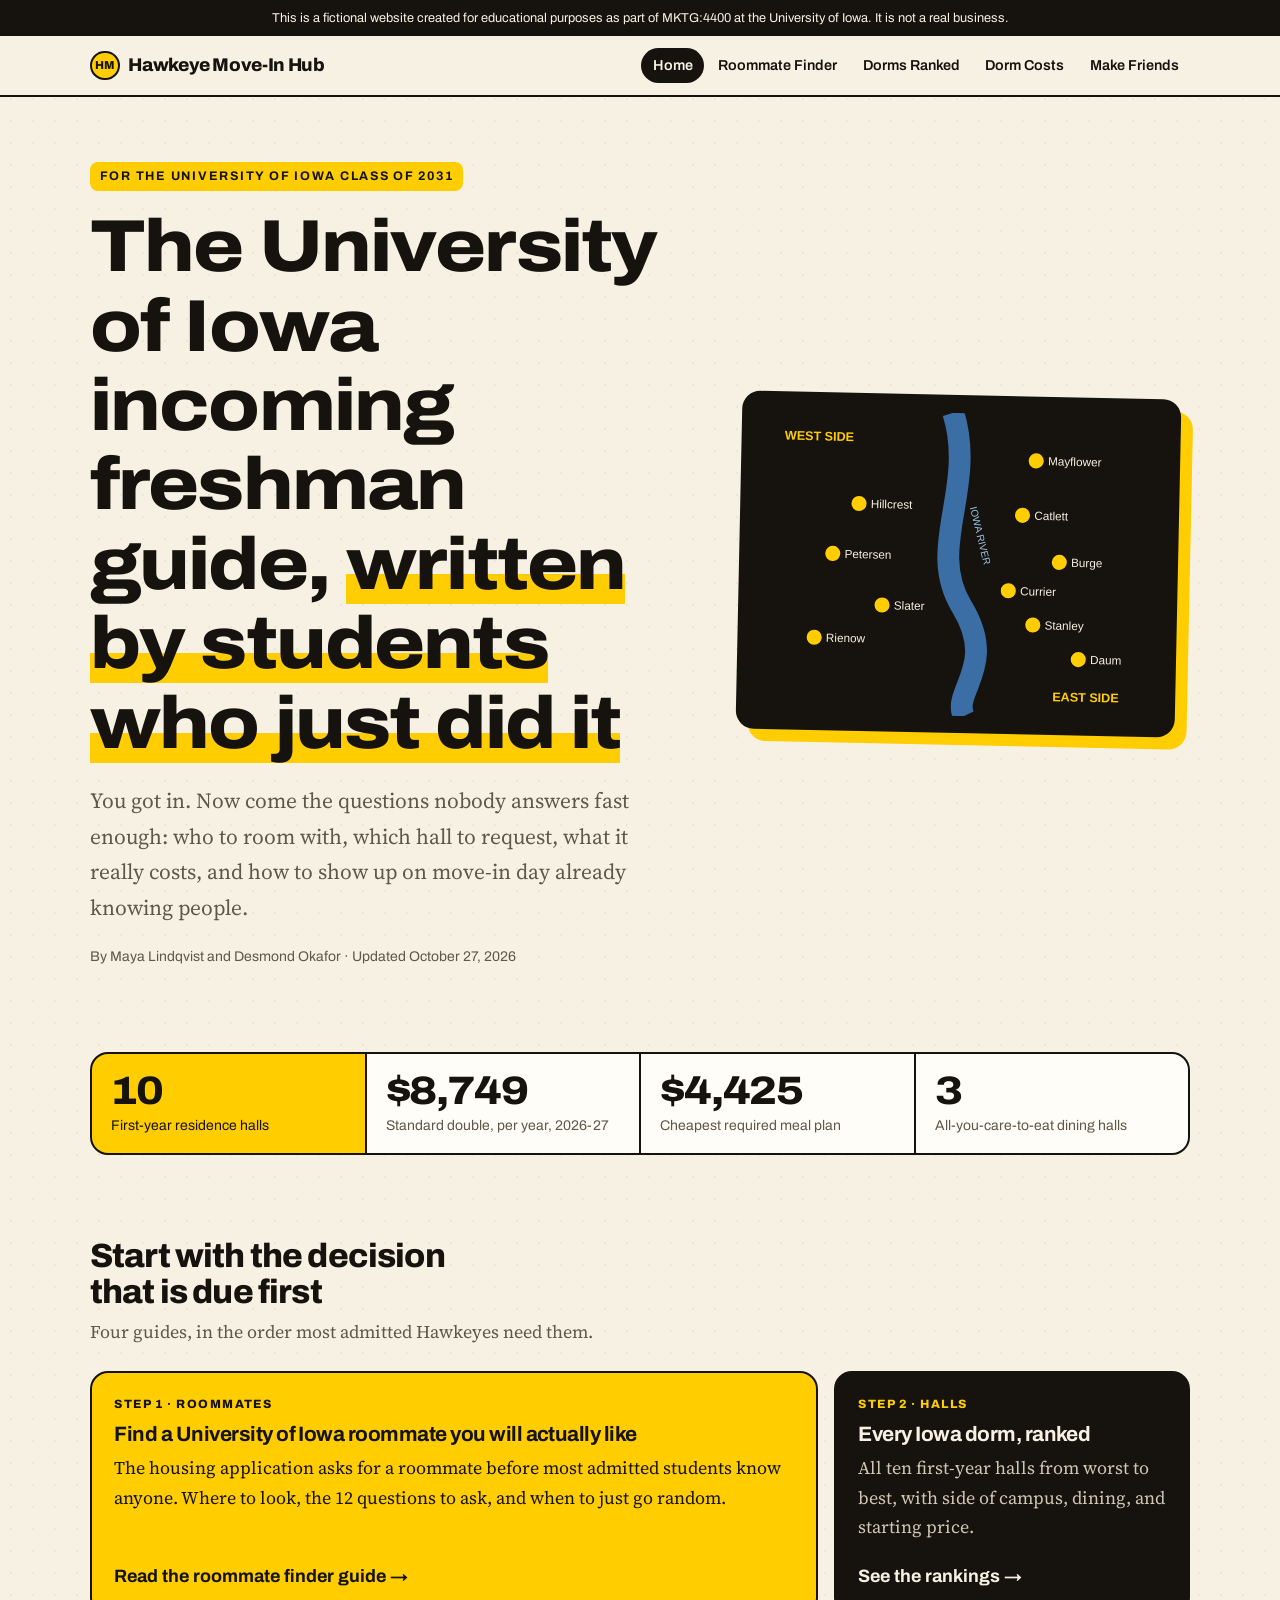
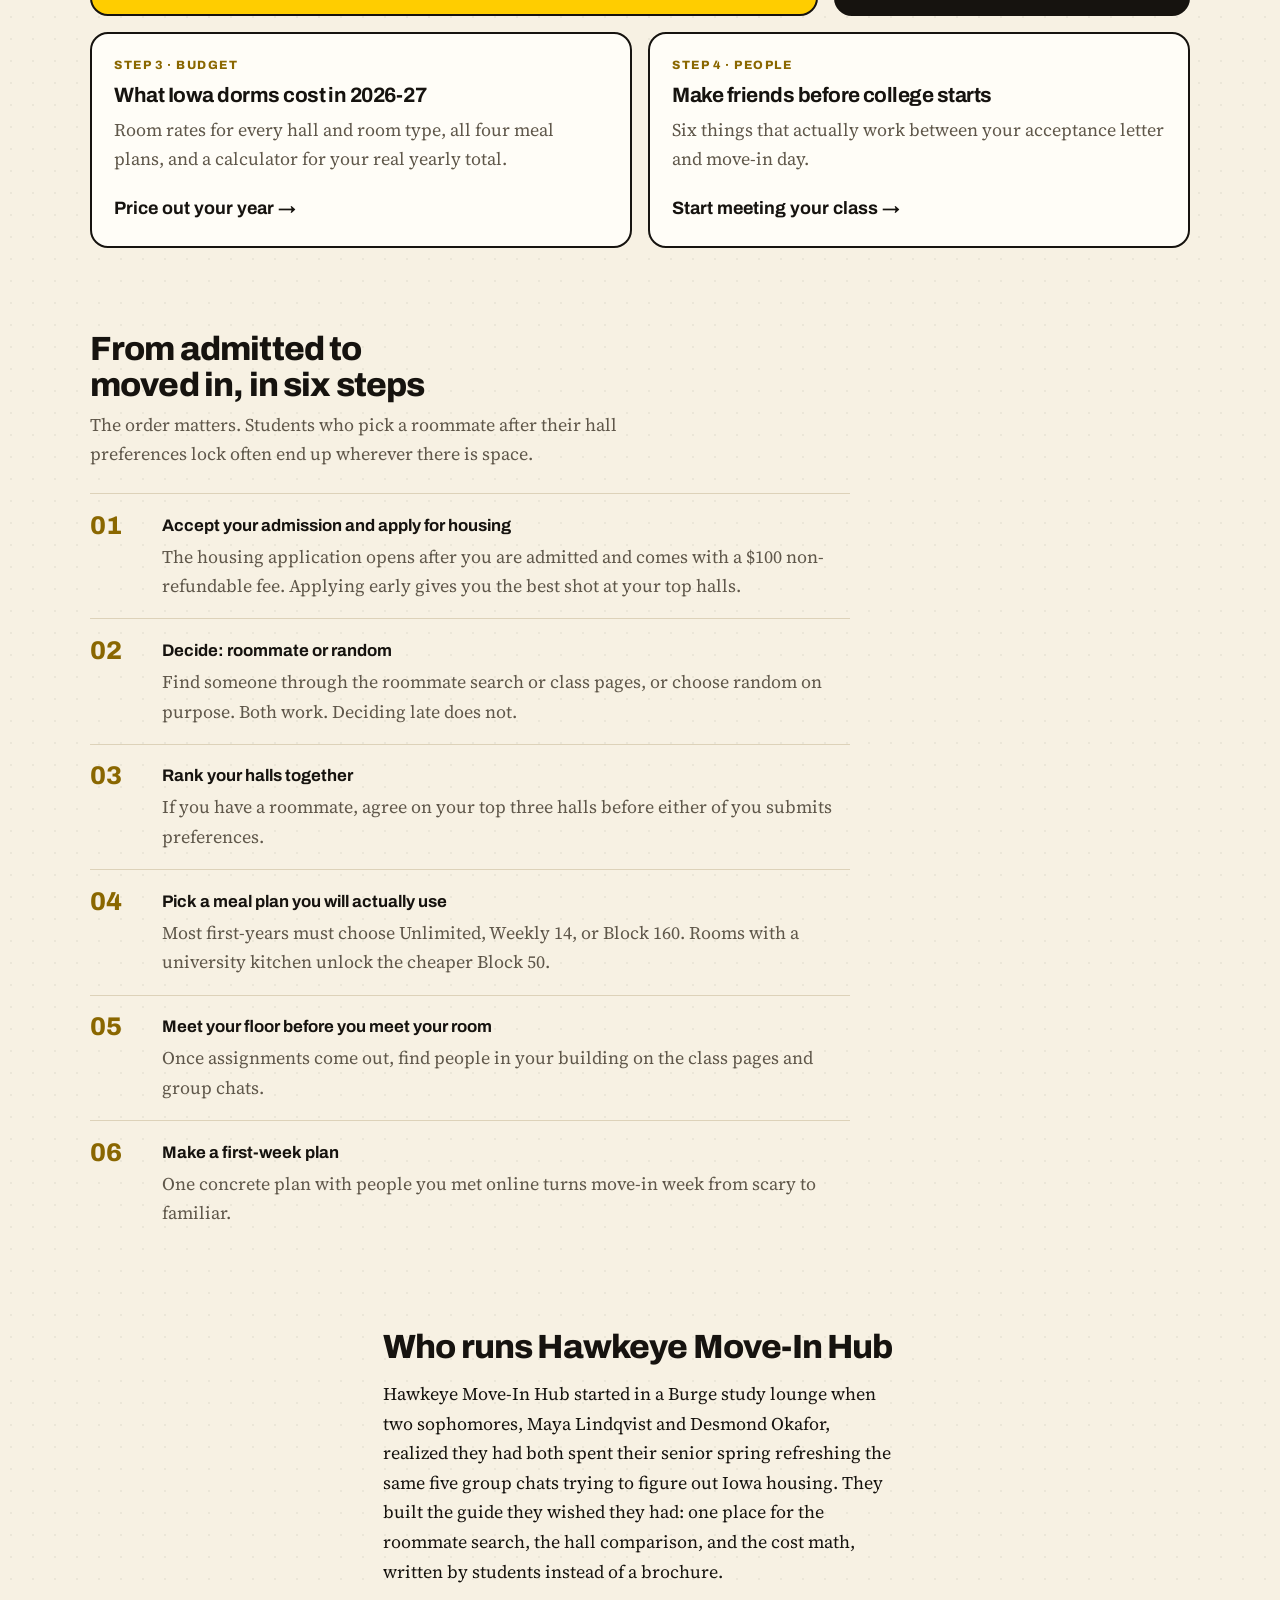
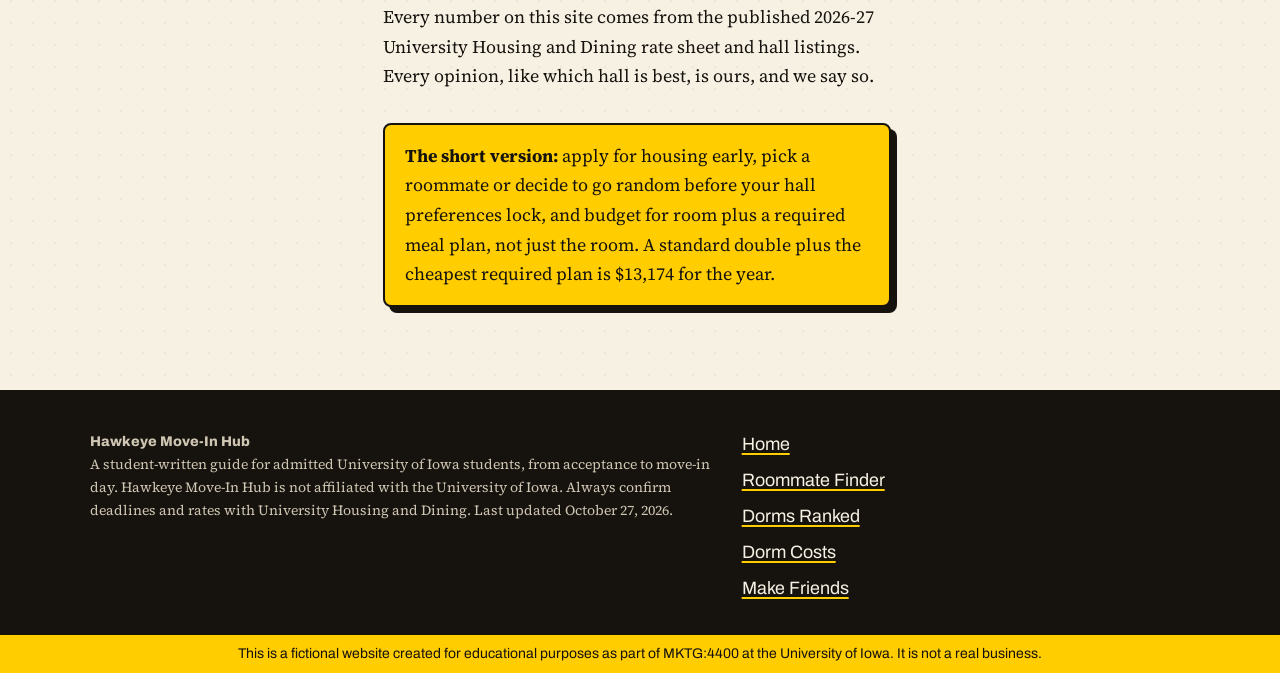
==== commit 7f172d54: "Version the stylesheet link and show cents in the calculator Adds a content hash to the CSS link so " ====
--- a/index.html
+++ b/index.html
@@ -15,7 +15,7 @@
   <link rel="preconnect" href="https://fonts.googleapis.com">
   <link rel="preconnect" href="https://fonts.gstatic.com" crossorigin>
   <link href="https://fonts.googleapis.com/css2?family=Archivo:wdth,wght@100..125,500..800&family=Source+Serif+4:opsz,wght@8..60,400;8..60,600&display=swap" rel="stylesheet">
-  <link rel="stylesheet" href="css/style.css">
+  <link rel="stylesheet" href="css/style.css?v=3bb7721e">
   <script type="application/ld+json">{"@context": "https://schema.org", "@type": "WebSite", "name": "Hawkeye Move-In Hub", "url": "https://newvoid9-prog.github.io/hawkeye-move-in-hub/", "description": "Admitted to the University of Iowa? Find a roommate, compare all ten first-year residence halls, see real 2026-27 dorm costs, and meet your class before move-in."}</script>
 </head>
 <body>
--- a/css/style.css
+++ b/css/style.css
@@ -105,10 +105,12 @@
 .hero-art img { border-radius: calc(var(--radius-lg) - 8px); }
 
 /* Stat strip */
-.stats { display: grid; grid-template-columns: repeat(auto-fit, minmax(min(100%, 200px), 1fr)); border-block: 2px solid var(--color-ink); background: var(--color-surface); margin: 0; }
-.stat { padding: 1.25rem var(--space-gutter); border-right: 1px solid var(--color-rule); border-bottom: 1px solid var(--color-rule); margin: 0; }
-.stat-num { display: block; font-family: var(--font-head); font-weight: 800; font-stretch: 112%; font-size: clamp(1.8rem, 1.4rem + 1.6vw, 2.6rem); line-height: 1; letter-spacing: -0.03em; }
-.stat-label { display: block; font-family: var(--font-head); font-size: var(--text-sm); color: var(--color-muted); margin: 0.35rem 0 0; }
+.stats { display: grid; grid-template-columns: repeat(auto-fit, minmax(min(50%, 200px), 1fr)); gap: 2px; padding: 0; background: var(--color-ink); border: 2px solid var(--color-ink); border-radius: var(--radius-lg); overflow: hidden; margin: 0 auto; max-width: calc(1180px - 2 * var(--space-gutter)); width: calc(100% - 2 * var(--space-gutter)); }
+.stat { display: flex; flex-direction: column-reverse; justify-content: flex-end; gap: 0.4rem; padding: 1.1rem 1.2rem; background: var(--color-surface); margin: 0; }
+.stat:first-child { background: var(--color-gold); }
+.stat-num { display: block; margin: 0; font-family: var(--font-head); font-weight: 800; font-stretch: 112%; font-size: clamp(1.6rem, 1.2rem + 1.6vw, 2.6rem); line-height: 1; letter-spacing: -0.03em; }
+.stat-label { display: block; font-family: var(--font-head); font-size: var(--text-sm); line-height: 1.3; color: var(--color-muted); margin: 0; }
+.stat:first-child .stat-label { color: var(--color-ink); }
 
 /* Article layout with table of contents */
 .layout { display: grid; gap: 2.5rem; padding-block: var(--space-section) 0; }
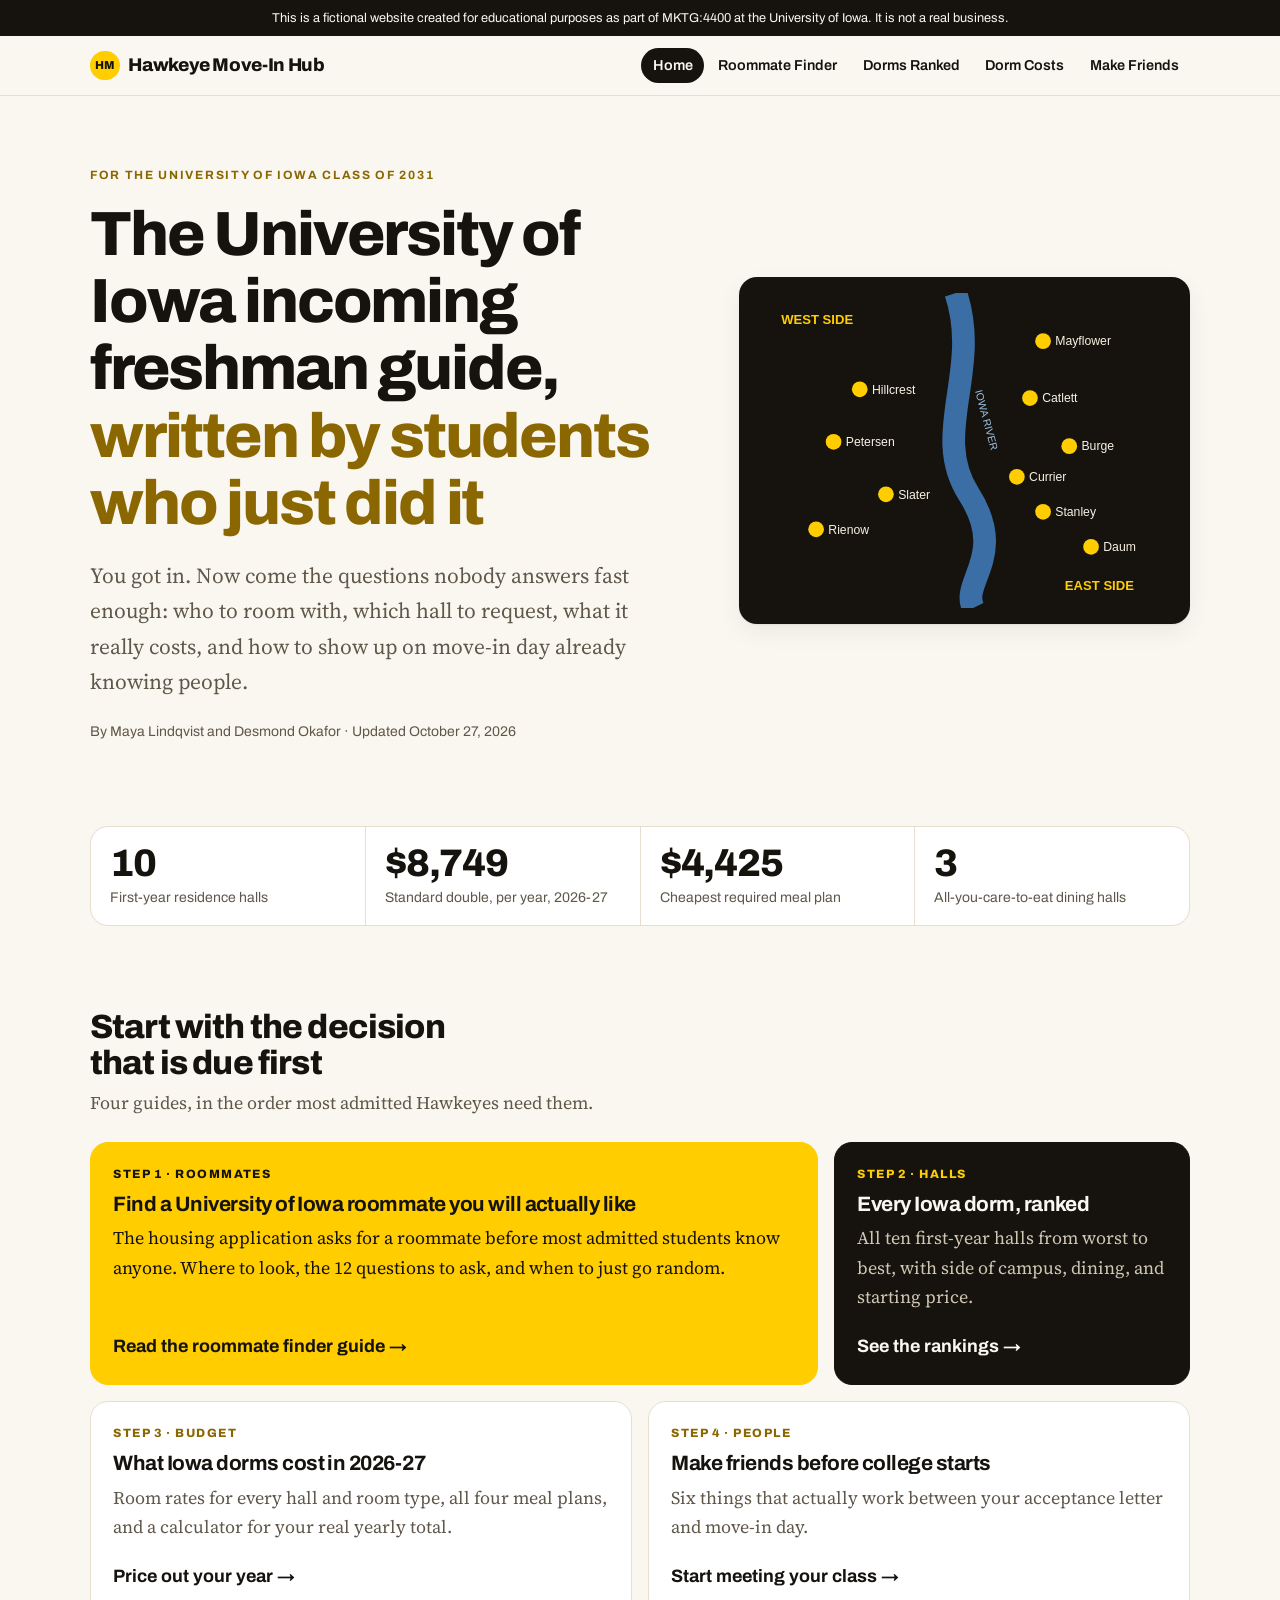
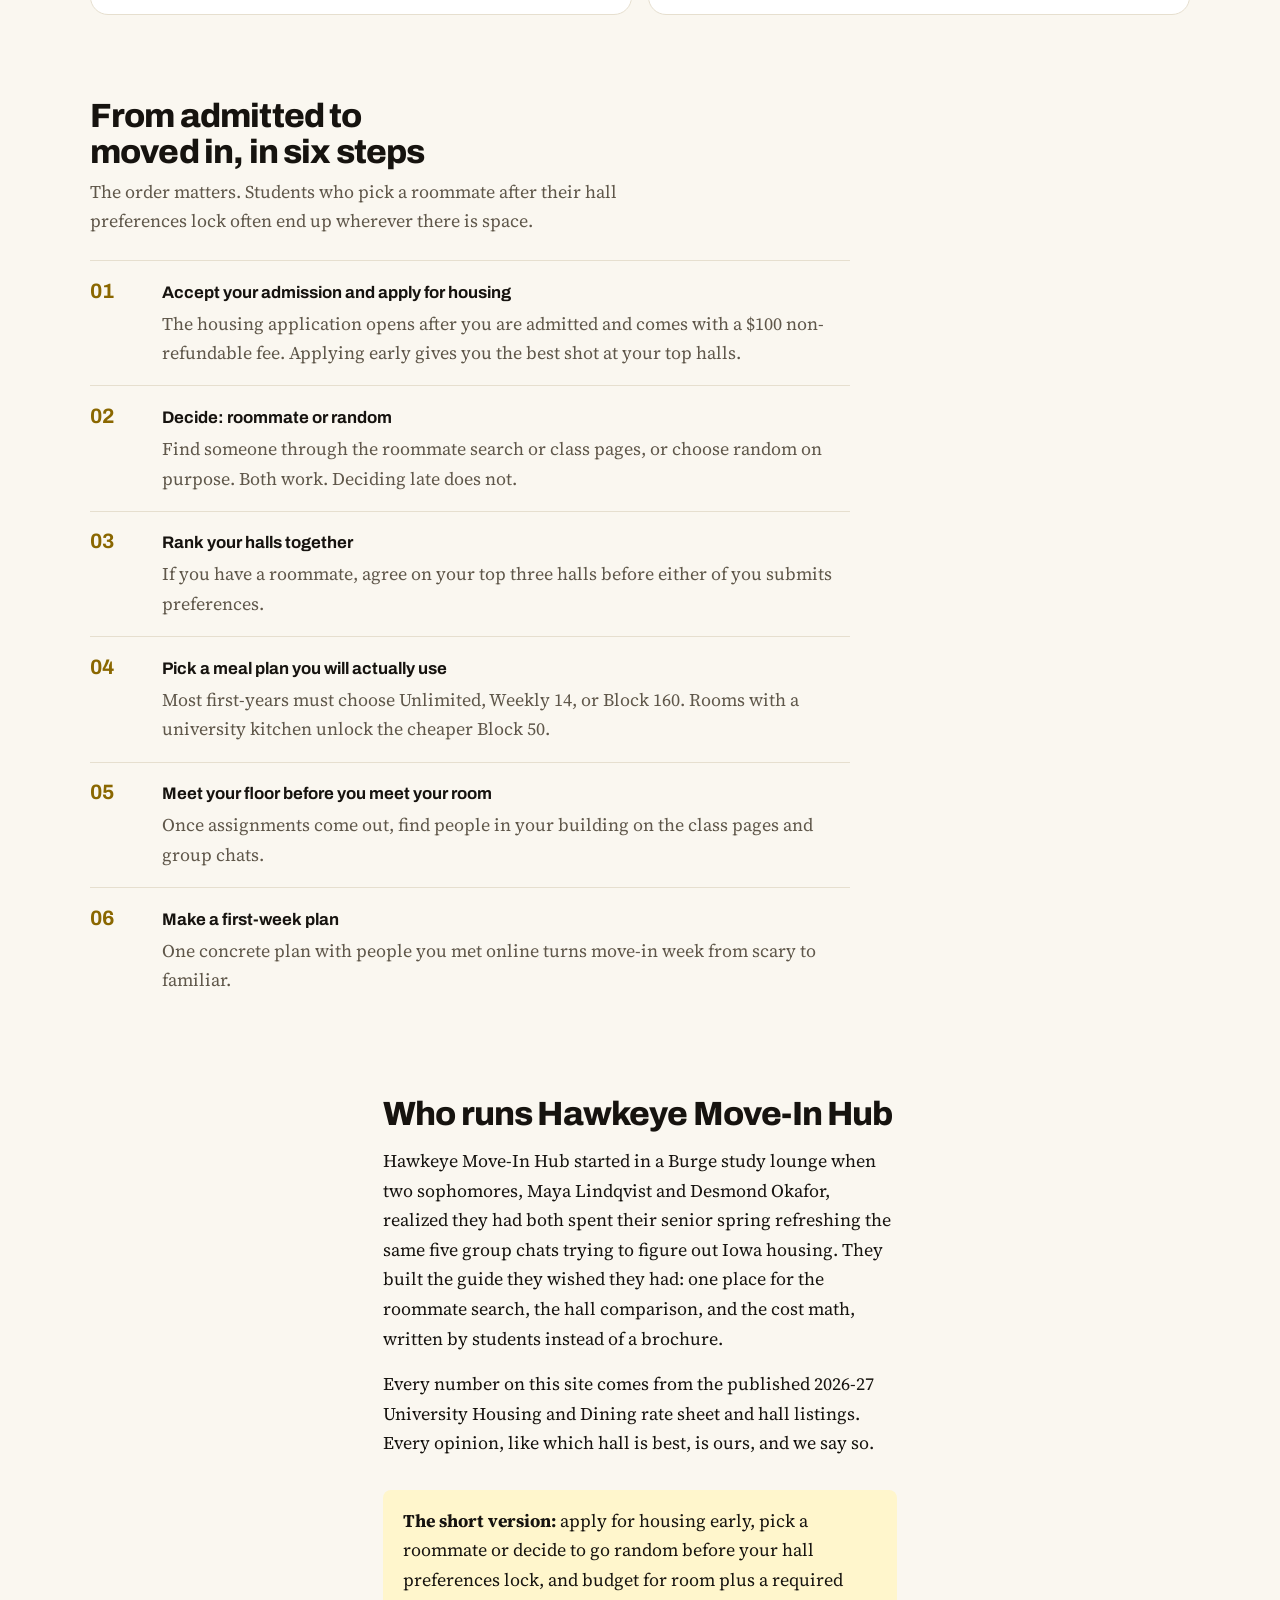
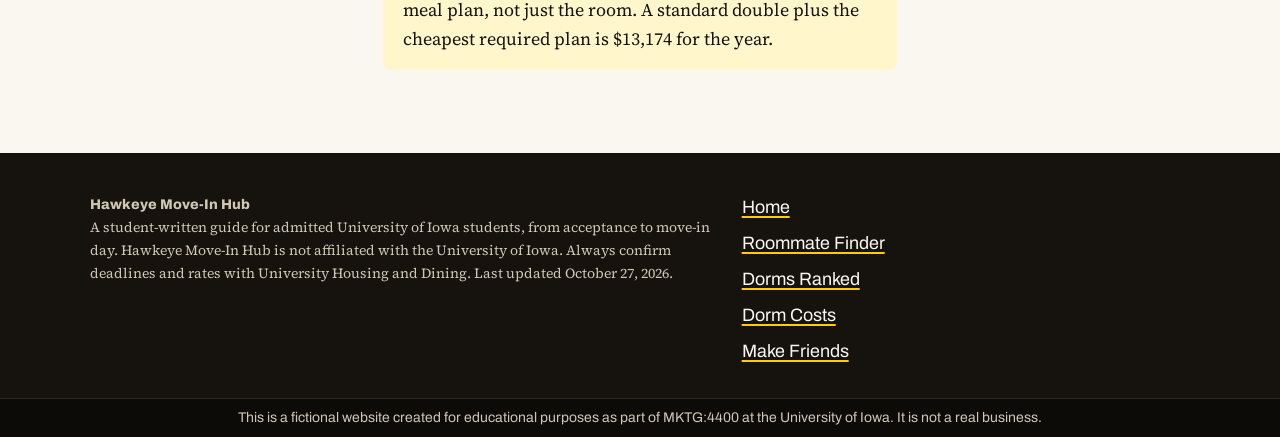
==== commit ea97de06: "Simplify the visual design for a cleaner read Drops the dot-grid background, tilted hero art, heavy " ====
--- a/index.html
+++ b/index.html
@@ -15,7 +15,7 @@
   <link rel="preconnect" href="https://fonts.googleapis.com">
   <link rel="preconnect" href="https://fonts.gstatic.com" crossorigin>
   <link href="https://fonts.googleapis.com/css2?family=Archivo:wdth,wght@100..125,500..800&family=Source+Serif+4:opsz,wght@8..60,400;8..60,600&display=swap" rel="stylesheet">
-  <link rel="stylesheet" href="css/style.css?v=3bb7721e">
+  <link rel="stylesheet" href="css/style.css?v=c7ec5f00">
   <script type="application/ld+json">{"@context": "https://schema.org", "@type": "WebSite", "name": "Hawkeye Move-In Hub", "url": "https://newvoid9-prog.github.io/hawkeye-move-in-hub/", "description": "Admitted to the University of Iowa? Find a roommate, compare all ten first-year residence halls, see real 2026-27 dorm costs, and meet your class before move-in."}</script>
 </head>
 <body>
--- a/css/style.css
+++ b/css/style.css
@@ -1,13 +1,13 @@
 :root {
   --color-ink: #16130f;
-  --color-paper: #f7f1e3;
-  --color-paper-deep: #efe6d0;
-  --color-surface: #fffdf7;
+  --color-paper: #faf7f0;
+  --color-paper-deep: #f2ede1;
+  --color-surface: #ffffff;
   --color-gold: #ffcd00;
   --color-gold-deep: #8a6700;
   --color-muted: #5f574a;
   --color-muted-dark: #cfc6b3;
-  --color-rule: #ddd2b9;
+  --color-rule: #e6dfcf;
   --color-east: #1f5f8b;
   --color-west: #8b3a1f;
 
@@ -16,7 +16,7 @@
 
   --text-sm: 0.875rem;
   --text-base: clamp(1rem, 0.96rem + 0.2vw, 1.125rem);
-  --text-h1: clamp(2.3rem, 1.3rem + 4.4vw, 4.6rem);
+  --text-h1: clamp(2.2rem, 1.3rem + 3.6vw, 3.9rem);
   --text-h2: clamp(1.45rem, 1.15rem + 1.2vw, 2.1rem);
 
   --space-gutter: clamp(1rem, 0.5rem + 2.5vw, 2.5rem);
@@ -24,7 +24,8 @@
   --measure: 66ch;
   --radius-lg: 18px;
   --radius-sm: 8px;
-  --shadow-hard: 6px 6px 0 var(--color-ink);
+  --shadow-soft: 0 1px 2px rgba(22, 19, 15, 0.06), 0 8px 24px rgba(22, 19, 15, 0.06);
+  --border: 1px solid var(--color-rule);
   --duration-fast: 160ms;
   --ease-out: cubic-bezier(0.16, 1, 0.3, 1);
 }
@@ -35,8 +36,6 @@
 body {
   margin: 0;
   background-color: var(--color-paper);
-  background-image: radial-gradient(rgba(22, 19, 15, 0.05) 1px, transparent 1px);
-  background-size: 22px 22px;
   color: var(--color-ink);
   font-family: var(--font-body);
   font-size: var(--text-base);
@@ -70,13 +69,13 @@
   position: sticky;
   top: 0;
   z-index: 10;
-  background: rgba(247, 241, 227, 0.95);
+  background: rgba(250, 247, 240, 0.92);
   backdrop-filter: blur(8px);
-  border-bottom: 2px solid var(--color-ink);
+  border-bottom: var(--border);
 }
 .site-header .wrap { display: flex; flex-wrap: wrap; align-items: center; justify-content: space-between; gap: 0.5rem 1.5rem; padding-block: 0.75rem; }
 .brand { display: inline-flex; align-items: center; gap: 0.55rem; font-family: var(--font-head); font-weight: 800; font-size: 1.15rem; letter-spacing: -0.02em; text-decoration: none; }
-.brand-mark { width: 1.85rem; height: 1.85rem; display: grid; place-items: center; background: var(--color-gold); border: 2px solid var(--color-ink); border-radius: 50%; font-size: 0.72rem; font-weight: 800; }
+.brand-mark { width: 1.85rem; height: 1.85rem; display: grid; place-items: center; background: var(--color-gold); border: 0; border-radius: 50%; font-size: 0.72rem; font-weight: 800; }
 .site-nav ul { list-style: none; margin: 0; padding: 0; display: flex; flex-wrap: wrap; gap: 0.2rem; font-family: var(--font-head); font-size: 0.9rem; font-weight: 600; }
 .site-nav a { display: block; padding: 0.35rem 0.7rem; border-radius: 999px; text-decoration: none; transition: background-color var(--duration-fast); }
 .site-nav a:hover { background: var(--color-paper-deep); }
@@ -92,34 +91,34 @@
 .breadcrumb { font-family: var(--font-head); font-size: var(--text-sm); color: var(--color-muted); margin: 0 0 1.25rem; }
 .breadcrumb ol { list-style: none; display: flex; flex-wrap: wrap; gap: 0.4rem; margin: 0; padding: 0; }
 .breadcrumb li + li::before { content: "/"; margin-right: 0.4rem; color: var(--color-muted); }
-.eyebrow { display: inline-block; font-family: var(--font-head); font-size: 0.78rem; font-weight: 700; letter-spacing: 0.14em; text-transform: uppercase; background: var(--color-gold); padding: 0.25rem 0.6rem; border-radius: var(--radius-sm); margin: 0 0 1rem; }
+.eyebrow { display: inline-block; font-family: var(--font-head); font-size: 0.75rem; font-weight: 700; letter-spacing: 0.14em; text-transform: uppercase; color: var(--color-gold-deep); margin: 0 0 0.9rem; }
 h1, h2, h3 { font-family: var(--font-head); line-height: 1.08; letter-spacing: -0.025em; text-wrap: balance; }
-h1 { font-size: var(--text-h1); font-weight: 800; font-stretch: 112%; margin: 0 0 1.25rem; }
-h1 .mark { background: linear-gradient(transparent 62%, var(--color-gold) 62%); }
+h1 { font-size: var(--text-h1); font-weight: 800; margin: 0 0 1.25rem; letter-spacing: -0.035em; }
+h1 .mark { color: var(--color-gold-deep); }
 h2 { font-size: var(--text-h2); font-weight: 800; margin: 3rem 0 0.9rem; }
 h3 { font-size: 1.15rem; font-weight: 700; margin: 1.75rem 0 0.4rem; }
 .lede { font-size: 1.2em; color: var(--color-muted); max-width: 54ch; margin: 0 0 1.25rem; }
 .byline { font-family: var(--font-head); font-size: var(--text-sm); color: var(--color-muted); margin: 0; }
 
-.hero-art { background: var(--color-ink); border-radius: var(--radius-lg); padding: 1.1rem; box-shadow: 12px 12px 0 var(--color-gold); transform: rotate(1.2deg); margin-right: 12px; }
+.hero-art { background: var(--color-ink); border-radius: var(--radius-lg); padding: 1rem; box-shadow: var(--shadow-soft); }
 .hero-art img { border-radius: calc(var(--radius-lg) - 8px); }
 
 /* Stat strip */
-.stats { display: grid; grid-template-columns: repeat(auto-fit, minmax(min(50%, 200px), 1fr)); gap: 2px; padding: 0; background: var(--color-ink); border: 2px solid var(--color-ink); border-radius: var(--radius-lg); overflow: hidden; margin: 0 auto; max-width: calc(1180px - 2 * var(--space-gutter)); width: calc(100% - 2 * var(--space-gutter)); }
+.stats { display: grid; grid-template-columns: repeat(auto-fit, minmax(min(50%, 200px), 1fr)); gap: 1px; padding: 0; background: var(--color-rule); border: var(--border); border-radius: var(--radius-lg); overflow: hidden; margin: 0 auto; max-width: calc(1180px - 2 * var(--space-gutter)); width: calc(100% - 2 * var(--space-gutter)); }
 .stat { display: flex; flex-direction: column-reverse; justify-content: flex-end; gap: 0.4rem; padding: 1.1rem 1.2rem; background: var(--color-surface); margin: 0; }
-.stat:first-child { background: var(--color-gold); }
-.stat-num { display: block; margin: 0; font-family: var(--font-head); font-weight: 800; font-stretch: 112%; font-size: clamp(1.6rem, 1.2rem + 1.6vw, 2.6rem); line-height: 1; letter-spacing: -0.03em; }
+.stat-num { display: block; margin: 0; font-family: var(--font-head); font-weight: 800; font-size: clamp(1.6rem, 1.2rem + 1.6vw, 2.4rem); line-height: 1; letter-spacing: -0.03em; }
 .stat-label { display: block; font-family: var(--font-head); font-size: var(--text-sm); line-height: 1.3; color: var(--color-muted); margin: 0; }
-.stat:first-child .stat-label { color: var(--color-ink); }
 
 /* Article layout with table of contents */
-.layout { display: grid; gap: 2.5rem; padding-block: var(--space-section) 0; }
+.layout { display: grid; gap: 2.5rem; padding-block: 0.5rem 0; }
+.stats + .layout { padding-top: var(--space-section); }
 @media (min-width: 980px) { .layout { grid-template-columns: 230px minmax(0, 1fr); } }
-.toc { align-self: start; font-family: var(--font-head); font-size: var(--text-sm); border-top: 2px solid var(--color-ink); padding-top: 0.75rem; }
+.toc { align-self: start; font-family: var(--font-head); font-size: var(--text-sm); border-top: var(--border); padding-top: 0.75rem; }
 @media (min-width: 980px) { .toc { position: sticky; top: 5.5rem; } }
-.toc p { font-weight: 800; text-transform: uppercase; letter-spacing: 0.1em; margin: 0 0 0.5rem; }
+.toc p { font-weight: 700; text-transform: uppercase; letter-spacing: 0.1em; font-size: 0.75rem; color: var(--color-muted); margin: 0 0 0.6rem; }
 .toc ol { margin: 0; padding-left: 1.1rem; display: grid; gap: 0.35rem; }
-.toc a { text-decoration: none; }
+.toc a { text-decoration: none; color: var(--color-muted); }
+.toc a:hover { color: var(--color-ink); }
 .toc a:hover { text-decoration: underline; }
 
 .prose { max-width: var(--measure); min-width: 0; }
@@ -127,12 +126,12 @@
 .prose p, .prose li { margin: 0 0 1rem; }
 .prose ul, .prose ol { padding-left: 1.25rem; }
 
-.takeaways { background: var(--color-ink); color: var(--color-paper); border-radius: var(--radius-lg); padding: 1.4rem 1.6rem; margin: 0 0 2.5rem; }
-.takeaways h2 { margin: 0 0 0.75rem; font-size: 1rem; text-transform: uppercase; letter-spacing: 0.1em; color: var(--color-gold); }
+.takeaways { background: var(--color-surface); border: var(--border); border-left: 4px solid var(--color-gold); border-radius: var(--radius-sm); padding: 1.25rem 1.5rem; margin: 0 0 2.5rem; }
+.takeaways h2 { margin: 0 0 0.6rem; font-size: 0.8rem; text-transform: uppercase; letter-spacing: 0.12em; color: var(--color-gold-deep); }
 .takeaways ul { margin: 0; padding-left: 1.1rem; }
 .takeaways li { margin: 0 0 0.45rem; }
 
-.callout { border: 2px solid var(--color-ink); background: var(--color-gold); padding: 1rem 1.25rem; margin: 2rem 6px 2rem 0; border-radius: var(--radius-sm); box-shadow: var(--shadow-hard); }
+.callout { background: #fff6cc; padding: 1rem 1.25rem; margin: 2rem 0; border-radius: var(--radius-sm); }
 .callout p { margin: 0; }
 
 /* Cards */
@@ -146,42 +145,42 @@
   .bento > :nth-child(2) { grid-column: span 2; }
   .bento > :nth-child(3), .bento > :nth-child(4) { grid-column: span 3; }
 }
-.card { display: flex; flex-direction: column; gap: 0.5rem; background: var(--color-surface); border: 2px solid var(--color-ink); border-radius: var(--radius-lg); padding: 1.4rem; text-decoration: none; transition: transform var(--duration-fast) var(--ease-out), box-shadow var(--duration-fast) var(--ease-out); }
-.card:hover { transform: translate(-3px, -3px); box-shadow: var(--shadow-hard); }
+.card { display: flex; flex-direction: column; gap: 0.5rem; background: var(--color-surface); border: var(--border); border-radius: var(--radius-lg); padding: 1.4rem; text-decoration: none; transition: transform var(--duration-fast) var(--ease-out), box-shadow var(--duration-fast) var(--ease-out); }
+.card:hover { transform: translateY(-2px); box-shadow: var(--shadow-soft); border-color: #d6ccb6; }
 .card:active { transform: none; box-shadow: none; }
 .card h3 { margin: 0; font-size: 1.3rem; }
 .card p { margin: 0; color: var(--color-muted); }
 .card-kicker { font-family: var(--font-head); font-size: 0.75rem; font-weight: 800; letter-spacing: 0.12em; text-transform: uppercase; color: var(--color-gold-deep); }
 .card-go { margin-top: auto; padding-top: 0.75rem; font-family: var(--font-head); font-weight: 700; }
-.card-feature { background: var(--color-gold); }
+.card-feature { background: var(--color-gold); border-color: var(--color-gold); }
 .card-feature p, .card-feature .card-kicker { color: var(--color-ink); }
-.card-dark { background: var(--color-ink); color: var(--color-paper); }
+.card-dark { background: var(--color-ink); color: var(--color-paper); border-color: var(--color-ink); }
 .card-dark p { color: var(--color-muted-dark); }
 .card-dark .card-kicker { color: var(--color-gold); }
 
 /* Numbered steps */
 .steps { list-style: none; padding: 0; margin: 0 0 var(--space-section); counter-reset: step; max-width: 760px; }
 .steps li { counter-increment: step; display: grid; grid-template-columns: 3.5rem 1fr; gap: 0.15rem 1rem; padding: 1.1rem 0; border-top: 1px solid var(--color-rule); margin: 0; }
-.steps li::before { content: counter(step, decimal-leading-zero); font-family: var(--font-head); font-weight: 800; font-size: 1.6rem; line-height: 1.1; color: var(--color-gold-deep); grid-row: span 2; }
+.steps li::before { content: counter(step, decimal-leading-zero); font-family: var(--font-head); font-weight: 700; font-size: 1.3rem; line-height: 1.2; color: var(--color-gold-deep); grid-row: span 2; }
 .steps strong { font-family: var(--font-head); font-size: 1.05rem; }
 .steps span { color: var(--color-muted); }
 
 /* Hall cards (dorm ranking) */
 .halls { list-style: none; padding: 0; margin: 1.5rem 0; display: grid; gap: 1rem; counter-reset: rank 11; }
-.hall { counter-increment: rank -1; position: relative; background: var(--color-surface); border: 2px solid var(--color-ink); border-radius: var(--radius-lg); padding: 1.2rem 1.2rem 1.2rem 4.6rem; margin: 0 !important; }
-.hall::before { content: counter(rank); position: absolute; left: 1rem; top: 0.9rem; font-family: var(--font-head); font-weight: 800; font-stretch: 112%; font-size: 2.5rem; line-height: 1; color: var(--color-gold-deep); }
-.hall:last-child { background: var(--color-gold); }
-.hall:last-child::before { color: var(--color-ink); }
+.hall { counter-increment: rank -1; position: relative; background: var(--color-surface); border: var(--border); border-radius: var(--radius-lg); padding: 1.2rem 1.2rem 1.2rem 4.6rem; margin: 0 !important; }
+.hall::before { content: counter(rank); position: absolute; left: 1rem; top: 0.9rem; font-family: var(--font-head); font-weight: 800; font-size: 2.2rem; line-height: 1; color: var(--color-gold-deep); }
+.hall:last-child { border: 2px solid var(--color-gold); }
+.hall:last-child::before { color: var(--color-gold-deep); }
 .hall h3 { margin: 0 0 0.45rem; font-size: 1.25rem; }
 .hall p { margin: 0.55rem 0 0; }
 .tags { display: flex; flex-wrap: wrap; gap: 0.35rem; margin: 0; padding: 0 !important; list-style: none; }
 .tags li { margin: 0 !important; }
-.tag { display: inline-block; font-family: var(--font-head); font-size: 0.74rem; font-weight: 700; padding: 0.1rem 0.55rem; border-radius: 999px; border: 1.5px solid var(--color-ink); background: var(--color-paper); }
-.tag-east { background: var(--color-east); border-color: var(--color-east); color: #fff; }
-.tag-west { background: var(--color-west); border-color: var(--color-west); color: #fff; }
+.tag { display: inline-block; font-family: var(--font-head); font-size: 0.72rem; font-weight: 600; padding: 0.1rem 0.55rem; border-radius: 999px; border: 0; background: var(--color-paper-deep); color: var(--color-muted); }
+.tag-east { background: #e3eef6; color: var(--color-east); }
+.tag-west { background: #f6e6df; color: var(--color-west); }
 
 /* Tables */
-.table-scroll { overflow-x: auto; margin: 1rem 0 1.5rem; border: 2px solid var(--color-ink); border-radius: var(--radius-sm); background: var(--color-surface); }
+.table-scroll { overflow-x: auto; margin: 1rem 0 1.5rem; border: var(--border); border-radius: var(--radius-sm); background: var(--color-surface); }
 table { border-collapse: collapse; width: 100%; font-size: 0.95rem; }
 caption { text-align: left; padding: 0.7rem 0.8rem 0.2rem; font-family: var(--font-head); font-weight: 800; font-size: 0.78rem; letter-spacing: 0.08em; text-transform: uppercase; }
 th, td { text-align: left; padding: 0.6rem 0.8rem; border-bottom: 1px solid var(--color-rule); vertical-align: top; }
@@ -194,13 +193,13 @@
 }
 
 /* Cost calculator */
-.calc { background: var(--color-ink); color: var(--color-paper); border-radius: var(--radius-lg); padding: 1.5rem; margin: 1.5rem 0 2rem; display: grid; gap: 1rem; }
+.calc { background: var(--color-surface); border: var(--border); box-shadow: var(--shadow-soft); border-radius: var(--radius-lg); padding: 1.5rem; margin: 1.5rem 0 2rem; display: grid; gap: 1rem; }
 @media (min-width: 640px) { .calc { grid-template-columns: 1fr 1fr; } }
-.calc h3 { grid-column: 1 / -1; margin: 0; color: var(--color-gold); }
+.calc h3 { grid-column: 1 / -1; margin: 0; }
 .calc label { display: grid; gap: 0.35rem; font-family: var(--font-head); font-size: var(--text-sm); font-weight: 700; }
-.calc select { font: inherit; font-weight: 500; padding: 0.65rem 0.75rem; border-radius: var(--radius-sm); border: 2px solid var(--color-gold); background: var(--color-surface); color: var(--color-ink); width: 100%; }
+.calc select { font: inherit; font-weight: 500; padding: 0.65rem 0.75rem; border-radius: var(--radius-sm); border: 1px solid #cfc5ae; background: var(--color-surface); color: var(--color-ink); width: 100%; }
 .calc output { grid-column: 1 / -1; display: block; background: var(--color-gold); color: var(--color-ink); border-radius: var(--radius-sm); padding: 1rem 1.25rem; font-family: var(--font-head); }
-.calc-total { display: block; font-size: clamp(2rem, 1.5rem + 2vw, 3rem); font-weight: 800; font-stretch: 112%; line-height: 1; }
+.calc-total { display: block; font-size: clamp(2rem, 1.5rem + 2vw, 2.8rem); font-weight: 800; line-height: 1; }
 .calc-detail { display: block; font-size: var(--text-sm); margin-top: 0.35rem; }
 
 /* FAQ */
@@ -214,9 +213,9 @@
 .faq details p { margin: 0.6rem 0 0; }
 
 /* Related links */
-.related { display: grid; gap: 0.75rem; grid-template-columns: repeat(auto-fit, minmax(min(100%, 210px), 1fr)); margin: 2.5rem 6px 0 0; }
-.related a { display: block; padding: 1rem 1.1rem; border: 2px solid var(--color-ink); border-radius: var(--radius-sm); background: var(--color-surface); font-family: var(--font-head); font-weight: 700; text-decoration: none; transition: transform var(--duration-fast), box-shadow var(--duration-fast); }
-.related a:hover { transform: translate(-2px, -2px); box-shadow: 4px 4px 0 var(--color-gold); }
+.related { display: grid; gap: 0.75rem; grid-template-columns: repeat(auto-fit, minmax(min(100%, 210px), 1fr)); margin: 2.5rem 0 0; }
+.related a { display: block; padding: 1rem 1.1rem; border: var(--border); border-radius: var(--radius-sm); background: var(--color-surface); font-family: var(--font-head); font-weight: 700; text-decoration: none; transition: transform var(--duration-fast), box-shadow var(--duration-fast); }
+.related a:hover { transform: translateY(-2px); box-shadow: var(--shadow-soft); }
 .related small { display: block; font-weight: 500; color: var(--color-muted); }
 
 .source-note { font-size: var(--text-sm); color: var(--color-muted); border-top: 1px solid var(--color-rule); padding-top: 1rem; margin-top: 2.5rem; }
@@ -229,9 +228,14 @@
 .site-footer p { margin: 0; color: var(--color-muted-dark); font-size: var(--text-sm); }
 .site-footer ul { list-style: none; padding: 0; margin: 0; display: grid; gap: 0.4rem; font-family: var(--font-head); }
 .site-footer a { text-decoration-color: var(--color-gold); }
-.site-footer .notice { background: var(--color-gold); color: var(--color-ink); }
+.site-footer .notice { background: #0d0b08; color: var(--color-muted-dark); border-top: 1px solid #2b2620; }
 
 @media (prefers-reduced-motion: reduce) {
   *, *::before, *::after { transition: none !important; }
   .hero-art { transform: none; }
 }
+
+/* Lists styled as components should not inherit prose list indentation */
+.prose .halls, .prose .steps, .prose .tags { padding-left: 0; }
+.hall { padding-left: 5.4rem; }
+.hall::before { width: 3.6rem; text-align: center; left: 0.9rem; }
